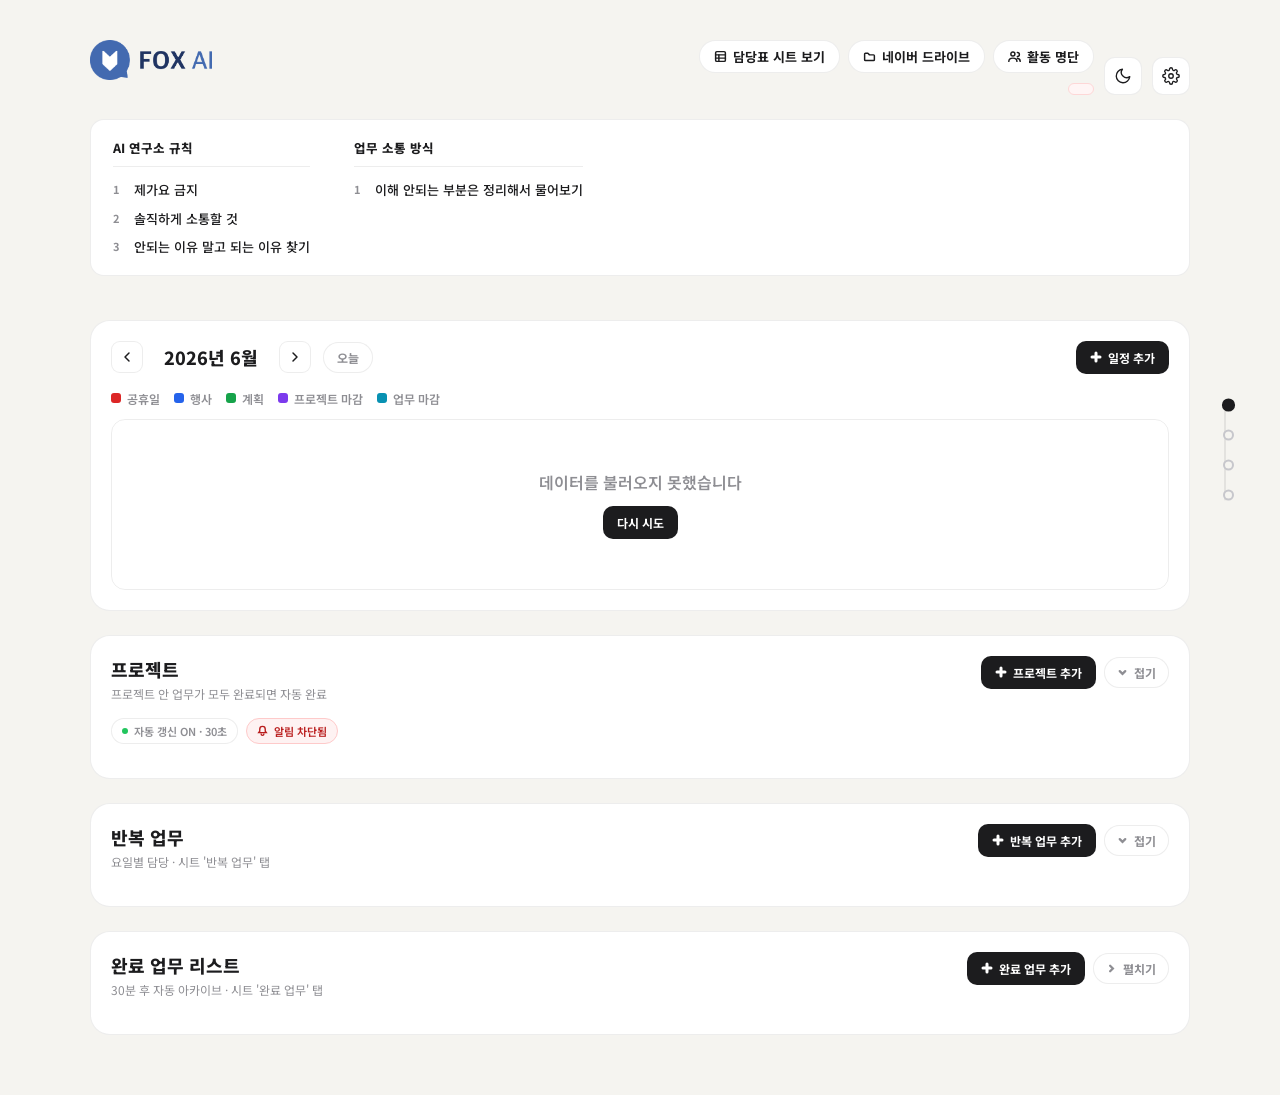
==== index.html @ c8064f3c "연구원 카드 클릭 시 개인 업무 현황 모달 — 완료율·진행중·마감지남·프로젝트별 목록 - 멤버 카드 클릭 → 그 연구원 담당 업무의 완료율(진행바), 전체/완료/진행중/마감지남 요" ====
<!doctype html>
<html lang="ko">
<head>
<meta charset="utf-8"/>
<meta name="viewport" content="width=device-width,initial-scale=1,viewport-fit=cover"/>
<title>AI 연구소 플래너</title>
<!-- GAS 도메인에 미리 DNS/TCP 연결 — 첫 fetch 지연 단축 -->
<link rel="preconnect" href="https://script.google.com" crossorigin/>
<link rel="dns-prefetch" href="https://script.google.com"/>
<link href="https://fonts.googleapis.com/css2?family=Noto+Sans+KR:wght@300;400;500;600;700;800&display=swap" rel="stylesheet"/>
<link rel="stylesheet" href="styles.css"/>
<!-- PWA -->
<link rel="manifest" href="manifest.json"/>
<link rel="icon" type="image/png" href="logo-mark.png"/>
<link rel="apple-touch-icon" href="logo-mark.png"/>
<meta name="theme-color" content="#1c1c1e" media="(prefers-color-scheme: light)"/>
<meta name="theme-color" content="#15151a" media="(prefers-color-scheme: dark)"/>
<meta name="apple-mobile-web-app-capable" content="yes"/>
<meta name="apple-mobile-web-app-status-bar-style" content="black-translucent"/>
<meta name="apple-mobile-web-app-title" content="AI 담당표"/>
<script>
  // FOUC 방지: CSS 로드 전에 테마 즉시 적용
  (function(){
    try{
      var saved = localStorage.getItem('fox_theme');
      var dark = saved === 'dark' || (saved === null && window.matchMedia && window.matchMedia('(prefers-color-scheme: dark)').matches);
      if(dark) document.documentElement.setAttribute('data-theme','dark');
    }catch(e){}
  })();
</script>
</head>
<body>
<div class="app">

  <div class="topbar">
    <div class="logo-row">
      <div class="logo-icon">
        <img src="logo.png" alt="FOX AI"/>
      </div>
    </div>
    <div class="topbar-right">
      <div class="topbar-tags">
        <div class="link-row">
          <a class="link-btn" href="https://docs.google.com/spreadsheets/d/1xVQpFbhE0dojQb38Xu4RCytLkeTg9MZ_E-dvHhIOSM8/edit?gid=0#gid=0" target="_blank">
            <svg viewBox="0 0 16 16"><rect x="2" y="2" width="12" height="12" rx="1.5"/><line x1="2" y1="6" x2="14" y2="6"/><line x1="2" y1="10" x2="14" y2="10"/><line x1="6" y1="6" x2="6" y2="14"/></svg>
            담당표 시트 보기
          </a>
          <a class="link-btn" href="https://drive.worksmobile.com/drive/web/share/root-folder?resourceKey=QDIxMDAwMDAwMDcyNjM4fDM0NzI0NzI4Mjc4MDgxMjM5MTJ8RHww&resourceLocation=24101" target="_blank">
            <svg viewBox="0 0 16 16"><path d="M2 5a1 1 0 0 1 1-1h3l2 2h5a1 1 0 0 1 1 1v5a1 1 0 0 1-1 1H3a1 1 0 0 1-1-1V5z"/></svg>
            네이버 드라이브
          </a>
          <a class="link-btn" href="https://docs.google.com/spreadsheets/d/1Q1F7Hda6fglcwuvLKCP9S3Xf2PiwQHyp9p1iCekI2Mg/edit?gid=1845623131#gid=1845623131" target="_blank">
            <svg viewBox="0 0 16 16"><circle cx="6" cy="5" r="2.5"/><path d="M1 14c0-2.5 2.2-4 5-4s5 1.5 5 4"/><path d="M11.5 3a2.5 2.5 0 0 1 0 5"/><path d="M15 14c0-2-1.5-3.5-3.5-3.8"/></svg>
            활동 명단
          </a>
        </div>
<div class="today-badge" id="todayBadge"></div>
      </div>
      <button class="theme-btn" id="themeBtn" title="라이트/다크 모드 전환" onclick="toggleTheme()">
        <svg class="sun" viewBox="0 0 24 24"><circle cx="12" cy="12" r="4"/><line x1="12" y1="2" x2="12" y2="4"/><line x1="12" y1="20" x2="12" y2="22"/><line x1="2" y1="12" x2="4" y2="12"/><line x1="20" y1="12" x2="22" y2="12"/><line x1="4.93" y1="4.93" x2="6.34" y2="6.34"/><line x1="17.66" y1="17.66" x2="19.07" y2="19.07"/><line x1="4.93" y1="19.07" x2="6.34" y2="17.66"/><line x1="17.66" y1="6.34" x2="19.07" y2="4.93"/></svg>
        <svg class="moon" viewBox="0 0 24 24"><path d="M21 12.79A9 9 0 1 1 11.21 3 7 7 0 0 0 21 12.79z"/></svg>
      </button>
      <button class="settings-btn" id="settingsBtn" title="설정" onclick="openSettings()">
        <svg viewBox="0 0 24 24"><circle cx="12" cy="12" r="3"/><path d="M19.4 15a1.65 1.65 0 0 0 .33 1.82l.06.06a2 2 0 0 1-2.83 2.83l-.06-.06a1.65 1.65 0 0 0-1.82-.33 1.65 1.65 0 0 0-1 1.51V21a2 2 0 0 1-4 0v-.09A1.65 1.65 0 0 0 9 19.4a1.65 1.65 0 0 0-1.82.33l-.06.06a2 2 0 0 1-2.83-2.83l.06-.06A1.65 1.65 0 0 0 4.68 15a1.65 1.65 0 0 0-1.51-1H3a2 2 0 0 1 0-4h.09A1.65 1.65 0 0 0 4.6 9a1.65 1.65 0 0 0-.33-1.82l-.06-.06a2 2 0 0 1 2.83-2.83l.06.06A1.65 1.65 0 0 0 9 4.68a1.65 1.65 0 0 0 1-1.51V3a2 2 0 0 1 4 0v.09a1.65 1.65 0 0 0 1 1.51 1.65 1.65 0 0 0 1.82-.33l.06-.06a2 2 0 0 1 2.83 2.83l-.06.06A1.65 1.65 0 0 0 19.4 9a1.65 1.65 0 0 0 1.51 1H21a2 2 0 0 1 0 4h-.09a1.65 1.65 0 0 0-1.51 1z"/></svg>
      </button>
    </div>
  </div>

  <aside class="rules-note" id="rulesNote">
    <div class="rules-note-sec">
      <div class="rules-note-label">AI 연구소 규칙</div>
      <ul class="rules-note-list">
        <li>제가요 금지</li>
        <li>솔직하게 소통할 것</li>
        <li>안되는 이유 말고 되는 이유 찾기</li>
      </ul>
    </div>
    <div class="rules-note-sec">
      <div class="rules-note-label">업무 소통 방식</div>
      <ul class="rules-note-list">
        <li>이해 안되는 부분은 정리해서 물어보기</li>
      </ul>
    </div>
  </aside>

  <div class="today-hero" id="todayHero"></div>

  <div class="members" id="membersBar"></div>

  <div class="section-wrap" id="sec-calendar">
    <div class="section-header cal-inline-head">
      <div class="cal-nav">
        <button class="cal-nav-btn" onclick="calendarPrevMonth()" title="이전 달">
          <svg viewBox="0 0 24 24"><polyline points="15 18 9 12 15 6"/></svg>
        </button>
        <div class="cal-nav-title" id="calendarNavTitle">2026년 6월</div>
        <button class="cal-nav-btn" onclick="calendarNextMonth()" title="다음 달">
          <svg viewBox="0 0 24 24"><polyline points="9 18 15 12 9 6"/></svg>
        </button>
        <button class="cal-today-btn" onclick="calendarGoToday()">오늘</button>
      </div>
      <button class="add-task-btn" onclick="openEventEditor()">
        <svg viewBox="0 0 12 12"><line x1="6" y1="2" x2="6" y2="10"/><line x1="2" y1="6" x2="10" y2="6"/></svg>
        일정 추가
      </button>
    </div>
    <div class="cal-legend">
      <span class="cal-legend-item"><span class="cal-dot cal-dot-holiday"></span>공휴일</span>
      <span class="cal-legend-item"><span class="cal-dot cal-dot-event"></span>행사</span>
      <span class="cal-legend-item"><span class="cal-dot cal-dot-plan"></span>계획</span>
      <span class="cal-legend-item"><span class="cal-dot cal-dot-project"></span>프로젝트 마감</span>
      <span class="cal-legend-item"><span class="cal-dot cal-dot-task"></span>업무 마감</span>
    </div>
    <div class="month-grid" id="monthGrid"><div class="loading">캘린더 불러오는 중...</div></div>
  </div>

  <div class="section-wrap" id="sec-tasks">
    <div class="section-header">
      <div><div class="section-title">프로젝트</div><div class="section-sub">프로젝트 안 업무가 모두 완료되면 자동 완료</div></div>
      <div style="display:flex;gap:8px;align-items:center;flex-wrap:wrap;justify-content:flex-end;">
        <button class="overdue-btn" id="overdueBtn" style="display:none" onclick="openOverdueModal()">
          <svg viewBox="0 0 16 16" fill="none" stroke="currentColor" stroke-width="2" stroke-linecap="round"><circle cx="8" cy="8" r="6"/><line x1="8" y1="5" x2="8" y2="8"/><line x1="8" y1="11" x2="8.01" y2="11"/></svg>
          누락 업무 <span class="overdue-count" id="overdueCount">0</span>
        </button>
        <button class="add-task-btn" onclick="openProjectModal()">
          <svg viewBox="0 0 12 12"><line x1="6" y1="2" x2="6" y2="10"/><line x1="2" y1="6" x2="10" y2="6"/></svg>
          프로젝트 추가
        </button>
        <button class="collapse-btn" id="tasksCollapseBtn" onclick="toggleCollapse('tasks')">
          <svg viewBox="0 0 12 12"><polyline points="3,4.5 6,7.5 9,4.5"/></svg>
          <span id="tasksCollapseLabel">접기</span>
        </button>
      </div>
    </div>
    <div class="collapse-body" id="tasksContent">
      <div class="status-bar">
        <div class="poll-indicator" id="pollIndicator" onclick="togglePolling()" title="자동 갱신 ON/OFF">
          <span class="poll-dot"></span>
          <span id="pollLabel">자동 갱신 ON · 30초</span>
        </div>
        <button class="notif-btn" id="notifBtn" onclick="requestNotifPermission()" title="마감일 당일 브라우저 알림">
          <svg viewBox="0 0 16 16"><path d="M8 2a4 4 0 0 0-4 4v3l-1.5 2h11L12 9V6a4 4 0 0 0-4-4z"/><path d="M6 13a2 2 0 0 0 4 0"/></svg>
          <span id="notifLabel">알림 사용</span>
        </button>
      </div>
      <div class="task-list" id="taskList"></div>
    </div>
  </div>

  <div class="section-wrap" id="sec-recurring">
    <div class="section-header">
      <div>
        <div class="section-title">반복 업무 <span class="completed-count" id="recurringCount" style="display:none;background:#3b82f6">0</span></div>
        <div class="section-sub">요일별 담당 · 시트 '반복 업무' 탭</div>
      </div>
      <div style="display:flex;gap:8px;align-items:center;flex-wrap:wrap;justify-content:flex-end;">
        <button class="add-task-btn" onclick="openTaskModal('recurring')">
          <svg viewBox="0 0 12 12"><line x1="6" y1="2" x2="6" y2="10"/><line x1="2" y1="6" x2="10" y2="6"/></svg>
          반복 업무 추가
        </button>
        <button class="collapse-btn" id="recurringCollapseBtn" onclick="toggleCollapse('recurring')">
          <svg viewBox="0 0 12 12"><polyline points="3,4.5 6,7.5 9,4.5"/></svg>
          <span id="recurringCollapseLabel">접기</span>
        </button>
      </div>
    </div>
    <div class="collapse-body" id="recurringContent">
      <div class="task-list" id="recurringList"></div>
    </div>
  </div>

  <div class="section-wrap" id="sec-completed">
    <div class="section-header">
      <div>
        <div class="section-title">완료 업무 리스트 <span class="completed-count" id="completedCount" style="display:none">0</span></div>
        <div class="section-sub">30분 후 자동 아카이브 · 시트 '완료 업무' 탭</div>
      </div>
      <div style="display:flex;gap:8px;align-items:center;flex-wrap:wrap;justify-content:flex-end;">
        <button class="add-task-btn" onclick="openTaskModal('completed')" title="이미 완료한 업무를 수동으로 추가">
          <svg viewBox="0 0 12 12"><line x1="6" y1="2" x2="6" y2="10"/><line x1="2" y1="6" x2="10" y2="6"/></svg>
          완료 업무 추가
        </button>
        <button class="collapse-btn collapsed" id="completedCollapseBtn" onclick="toggleCollapse('completed')">
          <svg viewBox="0 0 12 12"><polyline points="3,4.5 6,7.5 9,4.5"/></svg>
          <span id="completedCollapseLabel">펼치기</span>
        </button>
      </div>
    </div>
    <div class="completed-content collapse-body collapsed" id="completedContent">
      <div class="completed-controls" id="completedControls"></div>
      <div class="completed-list" id="completedList"></div>
    </div>
  </div>

</div>

<div class="duty-picker" id="dutyPicker"></div>

<nav class="page-toc" id="pageToc" aria-label="섹션 목차">
  <a class="toc-item" href="#sec-calendar"  data-target="sec-calendar"><span class="toc-dot"></span><span class="toc-label">캘린더</span></a>
  <a class="toc-item" href="#sec-tasks"      data-target="sec-tasks"><span class="toc-dot"></span><span class="toc-label">프로젝트</span></a>
  <a class="toc-item" href="#sec-recurring"  data-target="sec-recurring"><span class="toc-dot"></span><span class="toc-label">반복 업무</span></a>
  <a class="toc-item" href="#sec-completed"  data-target="sec-completed"><span class="toc-dot"></span><span class="toc-label">완료 업무</span></a>
</nav>

<div class="modal-overlay" id="overdueOverlay" onclick="closeOverdueModal()"></div>
<div class="modal" id="overdueModal">
  <div class="modal-header">
    <div>
      <div class="modal-title">⚠ 누락된 업무</div>
      <div class="modal-sub">기한이 지났지만 완료되지 않은 업무입니다</div>
    </div>
    <button class="modal-close" onclick="closeOverdueModal()">
      <svg viewBox="0 0 24 24"><line x1="18" y1="6" x2="6" y2="18"/><line x1="6" y1="6" x2="18" y2="18"/></svg>
    </button>
  </div>
  <div class="modal-body" id="overdueModalBody"></div>
  <div class="modal-footer">
    <button class="modal-btn-close" onclick="closeOverdueModal()">닫기</button>
  </div>
</div>

<div class="modal-overlay" id="settingsOverlay" onclick="closeSettings()"></div>
<div class="modal" id="settingsModal">
  <div class="modal-header">
    <div>
      <div class="modal-title">⚙ 설정</div>
    </div>
    <button class="modal-close" onclick="closeSettings()">
      <svg viewBox="0 0 24 24"><line x1="18" y1="6" x2="6" y2="18"/><line x1="6" y1="6" x2="18" y2="18"/></svg>
    </button>
  </div>
  <div class="modal-body" id="settingsBody"></div>
  <div class="modal-footer">
    <button class="modal-btn-close" onclick="closeSettings()">닫기</button>
  </div>
</div>

<div class="modal-overlay" id="taskOverlay" onclick="closeTaskModal()"></div>
<div class="modal" id="taskModal">
  <div class="modal-header">
    <div>
      <div class="modal-title" id="taskModalTitle">업무 추가</div>
      <div class="modal-sub" id="taskModalSub">시트 '담당표' 탭 8행 이하에 저장됩니다</div>
    </div>
    <button class="modal-close" onclick="closeTaskModal()">
      <svg viewBox="0 0 24 24"><line x1="18" y1="6" x2="6" y2="18"/><line x1="6" y1="6" x2="18" y2="18"/></svg>
    </button>
  </div>
  <div class="modal-body">
    <div class="task-form" id="taskForm">
      <div class="field">
        <label class="field-label">업무명 *</label>
        <input class="field-input" id="taskName" placeholder="예: 주간 리포트 작성" maxlength="80"/>
      </div>
      <div class="field" id="assigneeField">
        <label class="field-label">담당</label>
        <div class="assignee-picker" id="taskAssignee"></div>
      </div>
      <div class="field" id="deadlineField">
        <label class="field-label">마감기한</label>
        <input class="field-input" type="datetime-local" id="taskDeadline"/>
      </div>
      <div class="field" id="recurringDaysField" style="display:none;">
        <label class="field-label">요일별 담당 <span style="font-weight:500;color:var(--faint);">(사람 이름 또는 활동 키워드, 빈 칸 OK)</span></label>
        <div class="day-inputs">
          <div class="day-input-row"><span class="day-label">월</span><input class="field-input" id="recDay-mon" type="text" placeholder="예: 김기환"/></div>
          <div class="day-input-row"><span class="day-label">화</span><input class="field-input" id="recDay-tue" type="text" placeholder=""/></div>
          <div class="day-input-row"><span class="day-label">수</span><input class="field-input" id="recDay-wed" type="text" placeholder=""/></div>
          <div class="day-input-row"><span class="day-label">목</span><input class="field-input" id="recDay-thu" type="text" placeholder=""/></div>
          <div class="day-input-row"><span class="day-label">금</span><input class="field-input" id="recDay-fri" type="text" placeholder=""/></div>
          <div class="day-input-row"><span class="day-label">토</span><input class="field-input" id="recDay-sat" type="text" placeholder=""/></div>
        </div>
      </div>
      <div class="field">
        <label class="field-label">세부사항</label>
        <textarea class="field-input" id="taskDetail" placeholder="(선택) 세부 내용" maxlength="500"></textarea>
      </div>
      <div class="field" id="taskCompletedField" style="display:none;">
        <label class="field-label">완료시각 *</label>
        <input class="field-input" type="datetime-local" id="taskCompletedAt"/>
      </div>
    </div>
  </div>
  <div class="modal-footer" style="justify-content:space-between;">
    <button class="btn-secondary" id="taskDeleteBtn" style="display:none;flex:0 0 auto;padding:9px 16px;" onclick="deleteCurrentTask()">삭제</button>
    <div style="display:flex;gap:8px;">
      <button class="modal-btn-close" onclick="closeTaskModal()" style="background:var(--bg);color:var(--sub);">취소</button>
      <button class="modal-btn-close" id="taskSaveBtn" onclick="saveTask()">저장</button>
    </div>
  </div>
</div>

<div class="modal-overlay" id="projectOverlay" onclick="closeProjectModal()"></div>
<div class="modal" id="projectModal">
  <div class="modal-header">
    <div>
      <div class="modal-title" id="projectModalTitle">프로젝트 추가</div>
      <div class="modal-sub">시트 '프로젝트' 탭에 저장됩니다</div>
    </div>
    <button class="modal-close" onclick="closeProjectModal()">
      <svg viewBox="0 0 24 24"><line x1="18" y1="6" x2="6" y2="18"/><line x1="6" y1="6" x2="18" y2="18"/></svg>
    </button>
  </div>
  <div class="modal-body">
    <div class="task-form">
      <div class="field">
        <label class="field-label">프로젝트명 *</label>
        <input class="field-input" id="projectName" placeholder="예: 2026 여름 방학 콘텐츠" maxlength="80"/>
      </div>
      <div class="field">
        <label class="field-label">담당 (PM)</label>
        <div class="assignee-picker" id="projectPMPicker"></div>
      </div>
      <div class="field">
        <label class="field-label">마감기한</label>
        <input class="field-input" type="date" id="projectDeadline"/>
      </div>
      <div class="field">
        <label class="field-label">설명</label>
        <textarea class="field-input" id="projectDetail" placeholder="(선택) 프로젝트 개요" maxlength="500"></textarea>
      </div>
    </div>
  </div>
  <div class="modal-footer" style="justify-content:space-between;">
    <button class="btn-secondary" id="projectDeleteBtn" style="display:none;flex:0 0 auto;padding:9px 16px;" onclick="deleteCurrentProject()">삭제</button>
    <div style="display:flex;gap:8px;">
      <button class="modal-btn-close" onclick="closeProjectModal()" style="background:var(--bg);color:var(--sub);">취소</button>
      <button class="modal-btn-close" id="projectSaveBtn" onclick="saveProject()">저장</button>
    </div>
  </div>
</div>

<div class="modal-overlay" id="memberOverlay" onclick="closeMemberModal()"></div>
<div class="modal" id="memberModal">
  <div class="modal-header">
    <div>
      <div class="modal-title" id="memberModalTitle">업무 현황</div>
      <div class="modal-sub" id="memberModalSub"></div>
    </div>
    <button class="modal-close" onclick="closeMemberModal()">
      <svg viewBox="0 0 24 24"><line x1="18" y1="6" x2="6" y2="18"/><line x1="6" y1="6" x2="18" y2="18"/></svg>
    </button>
  </div>
  <div class="modal-body" id="memberModalBody"></div>
  <div class="modal-footer">
    <button class="modal-btn-close" onclick="closeMemberModal()">닫기</button>
  </div>
</div>

<div class="modal-overlay" id="commentOverlay" onclick="closeCommentModal()"></div>
<div class="modal" id="commentModal">
  <div class="modal-header">
    <div>
      <div class="modal-title" id="commentModalTitle">댓글</div>
    </div>
    <button class="modal-close" onclick="closeCommentModal()">
      <svg viewBox="0 0 24 24"><line x1="18" y1="6" x2="6" y2="18"/><line x1="6" y1="6" x2="18" y2="18"/></svg>
    </button>
  </div>
  <div class="modal-body" id="commentModalBody">
    <div class="comment-list" id="commentList"></div>
    <div class="comment-input-wrap">
      <div class="field">
        <label class="field-label">작성자 *</label>
        <div class="assignee-picker" id="commentAuthorPicker"></div>
      </div>
      <div class="field">
        <label class="field-label">내용 *</label>
        <textarea class="field-input" id="commentText" placeholder="댓글 입력..." maxlength="300" rows="3"></textarea>
      </div>
    </div>
  </div>
  <div class="modal-footer" style="justify-content:flex-end;gap:8px;">
    <button class="modal-btn-close" onclick="closeCommentModal()" style="background:var(--bg);color:var(--sub);">닫기</button>
    <button class="modal-btn-close" id="commentSaveBtn" onclick="submitComment()">등록</button>
  </div>
</div>


<!-- 일정 추가/수정 서브 모달 -->
<div class="modal-overlay" id="eventOverlay" onclick="closeEventEditor()"></div>
<div class="modal" id="eventModal">
  <div class="modal-header">
    <div>
      <div class="modal-title" id="eventModalTitle">일정 추가</div>
      <div class="modal-sub">시트 '캘린더' 탭에 저장됩니다</div>
    </div>
    <button class="modal-close" onclick="closeEventEditor()">
      <svg viewBox="0 0 24 24"><line x1="18" y1="6" x2="6" y2="18"/><line x1="6" y1="6" x2="18" y2="18"/></svg>
    </button>
  </div>
  <div class="modal-body">
    <div class="task-form">
      <div class="field">
        <label class="field-label">제목 *</label>
        <input class="field-input" id="eventTitle" placeholder="예: 학부모 설명회" maxlength="80"/>
      </div>
      <div class="field">
        <label class="field-label">유형</label>
        <div class="assignee-picker" id="eventTypePicker"></div>
      </div>
      <div class="field-row">
        <div class="field">
          <label class="field-label">시작일 *</label>
          <input class="field-input" type="date" id="eventStart"/>
        </div>
        <div class="field">
          <label class="field-label">종료일 <span style="font-weight:500;color:var(--faint);">(하루면 비워두세요)</span></label>
          <input class="field-input" type="date" id="eventEnd"/>
        </div>
      </div>
      <div class="field">
        <label class="field-label">메모</label>
        <textarea class="field-input" id="eventMemo" placeholder="(선택) 세부 내용" maxlength="500"></textarea>
      </div>
    </div>
  </div>
  <div class="modal-footer" style="justify-content:space-between;">
    <button class="btn-secondary" id="eventDeleteBtn" style="display:none;flex:0 0 auto;padding:9px 16px;" onclick="deleteCurrentEvent()">삭제</button>
    <div style="display:flex;gap:8px;">
      <button class="modal-btn-close" onclick="closeEventEditor()" style="background:var(--bg);color:var(--sub);">취소</button>
      <button class="modal-btn-close" id="eventSaveBtn" onclick="saveEvent()">저장</button>
    </div>
  </div>
</div>

<script src="app.js"></script>
</body>
</html>
---- styles.css ----
:root{
  --bg:#f5f4f0; --border:rgba(0,0,0,.07);
  --text:#1c1c1e; --sub:#8e8e93; --faint:#c7c7cc;
  --today-ring:#e53e3e; --head-bg:#f0ede8;
  --card:#fff; --card-soft:#fafaf8;
  /* 강조 색상 (검정 버튼/오늘 칩 등) — 다크 모드에서 자동 반전 */
  --accent:#1c1c1e; --accent-fg:#ffffff;
  --soft-yellow:#fffbeb; --soft-yellow-br:#fde68a; --soft-yellow-tx:#92400e;
  --soft-red:#fff5f5; --soft-red-br:#fecaca; --soft-red-tx:#b91c1c;
  --soft-red-bg-strong:#fee2e2; --today-bg:#fff5f5; --today-cell-bg:#fff8f8;
  --ysh:#2e7d6e; --ysh-lt:#eaf4f1; --ysh-md:#a8d4cb;
  --psj:#c05621; --psj-lt:#fdf0e8; --psj-md:#f0bfa0;
  --kkh:#4a5568; --kkh-lt:#eef0f3; --kkh-md:#b0bac8;
  --c4:#6d28d9;  --c4-lt:#ede9fe;  --c4-md:#c4b5fd;
  --c5:#1d4ed8;  --c5-lt:#dbeafe;  --c5-md:#93c5fd;
  --c6:#be185d;  --c6-lt:#fce7f3;  --c6-md:#fbcfe8;
  --c7:#047857;  --c7-lt:#d1fae5;  --c7-md:#6ee7b7;
  --c8:#b91c1c;  --c8-lt:#fee2e2;  --c8-md:#fca5a5;
}
*{margin:0;padding:0;box-sizing:border-box;}
html{scroll-behavior:smooth;}
body{font-family:'Noto Sans KR',sans-serif;background:var(--bg);color:var(--text);padding:40px 20px 60px;}
.app{max-width:1100px;margin:0 auto;}
/* 목차 점프 시 섹션이 화면 맨 위에 너무 붙지 않게 */
#sec-tasks,#sec-recurring,#sec-work,#sec-leave,#sec-completed,#calRoot{scroll-margin-top:24px;}

/* ───────── 사이드 목차(우측 여백 점프 메뉴 · 세로 스텝퍼) ───────── */
.page-toc{position:fixed;top:50%;right:20px;transform:translateY(-50%);z-index:50;display:flex;flex-direction:column;gap:7px;padding:12px 9px;border-radius:14px;border:1px solid transparent;background:transparent;transition:background .2s,box-shadow .2s,border-color .2s;}
/* 점들을 잇는 세로 레일 */
.page-toc::before{content:'';position:absolute;left:14.5px;top:18px;bottom:18px;width:2px;background:var(--border);border-radius:2px;transition:opacity .2s;}
.page-toc:hover{background:var(--card);border-color:var(--border);box-shadow:0 12px 36px rgba(0,0,0,.12);}
.page-toc:hover::before{opacity:0;}
.toc-item{display:flex;align-items:center;gap:11px;text-decoration:none;color:var(--sub);padding:3px 5px;border-radius:9px;position:relative;z-index:1;transition:color .15s,background .15s;}
.toc-item:hover{color:var(--text);background:var(--head-bg);}
.toc-dot{width:11px;height:11px;border-radius:50%;background:var(--bg);border:2px solid var(--faint);box-sizing:border-box;flex-shrink:0;transition:background .15s,border-color .15s,transform .15s;}
.page-toc:hover .toc-dot{background:var(--card);}
.toc-item:hover .toc-dot{border-color:var(--sub);}
.toc-item.active{color:var(--text);font-weight:700;}
.toc-item.active .toc-dot{background:var(--accent);border-color:var(--accent);transform:scale(1.2);}
.toc-label{font-size:12px;font-weight:600;white-space:nowrap;max-width:0;opacity:0;overflow:hidden;transition:max-width .22s ease,opacity .18s;}
.page-toc:hover .toc-label{max-width:90px;opacity:1;}
@media(max-width:1240px){.page-toc{display:none;}}

.topbar{display:flex;justify-content:space-between;align-items:flex-start;gap:20px;margin-bottom:24px;}
.logo-row{display:flex;align-items:center;gap:12px;}
.logo-icon{height:40px;display:flex;align-items:center;flex-shrink:0;}
.logo-icon img{height:100%;width:auto;display:block;}
.logo-title{font-size:20px;font-weight:800;}
.topbar-right{display:flex;align-items:flex-end;gap:10px;}
.topbar-tags{display:flex;flex-direction:column;align-items:flex-end;gap:10px;}
.sheet-link{text-decoration:none;color:#1c1c1e;font-size:15px;font-weight:700;}
.sheet-link:hover{opacity:.6;}
.link-row{display:flex;align-items:center;gap:8px;flex-wrap:wrap;justify-content:flex-end;}
.link-btn{font-size:13px;font-weight:700;color:var(--text);background:var(--card);border:1px solid var(--border);border-radius:999px;padding:6px 14px;text-decoration:none;white-space:nowrap;transition:background .15s,opacity .15s;display:inline-flex;align-items:center;gap:6px;}
.link-btn:hover{background:var(--head-bg);opacity:.8;}
.link-btn svg{width:13px;height:13px;flex-shrink:0;stroke:currentColor;fill:none;stroke-width:1.8;stroke-linecap:round;stroke-linejoin:round;}
.cycle-tag{font-size:12px;color:var(--sub);background:var(--card);border:1px solid var(--border);border-radius:999px;padding:6px 14px;}
.today-badge{font-size:11px;font-weight:700;color:#e53e3e;background:var(--soft-red);border:1px solid #fed7d7;border-radius:999px;padding:5px 12px;}

.settings-btn{width:38px;height:38px;border-radius:11px;background:var(--card);border:1px solid var(--border);display:flex;align-items:center;justify-content:center;cursor:pointer;flex-shrink:0;transition:background .15s,transform .2s;}
.settings-btn:hover{background:var(--head-bg);transform:rotate(30deg);}
.settings-btn svg{width:18px;height:18px;fill:none;stroke:var(--text);stroke-width:1.8;stroke-linecap:round;}

/* ───────── AI 연구소 규칙 노트 (우측 여백 · 에디토리얼) ───────── */
.rules-note{position:fixed;top:26px;right:26px;width:242px;z-index:40;display:flex;flex-direction:column;gap:18px;padding:20px 22px;background:var(--card);border:1px solid var(--border);border-radius:14px;}
.rules-note-label{font-size:12.5px;font-weight:800;color:var(--text);padding-bottom:9px;margin-bottom:13px;border-bottom:1px solid var(--border);}
.rules-note-list{list-style:none;display:flex;flex-direction:column;gap:11px;counter-reset:rule;}
.rules-note-list li{position:relative;padding-left:21px;font-size:13px;font-weight:500;line-height:1.5;color:var(--text);counter-increment:rule;}
.rules-note-list li::before{content:counter(rule);position:absolute;left:0;top:1px;font-size:11px;font-weight:700;color:var(--sub);font-variant-numeric:tabular-nums;}

/* 우측 여백이 부족한 화면 — 일반 흐름 상단에 가로로 표시 */
@media(max-width:1659px){
  .rules-note{position:static;width:auto;flex-direction:row;flex-wrap:wrap;align-items:flex-start;gap:14px 44px;margin-bottom:20px;padding:18px 22px;}
  .rules-note-list{gap:9px;}
}

/* ───────── 오늘 요약 히어로 ───────── */
.today-hero{display:flex;align-items:stretch;gap:18px;background:var(--card);border:1px solid var(--border);border-radius:20px;padding:18px 22px;margin-bottom:20px;flex-wrap:wrap;}
.today-hero:empty{display:none;}
.hero-date{display:flex;flex-direction:column;justify-content:center;gap:4px;padding-right:20px;border-right:1px solid var(--border);min-width:150px;}
.hero-date-big{font-size:24px;font-weight:800;letter-spacing:-.02em;line-height:1.1;}
.hero-dow{color:var(--sub);font-weight:700;}
.hero-date-sub{font-size:12px;font-weight:600;color:var(--faint);}
.hero-stats{display:grid;grid-template-columns:repeat(4,minmax(0,1fr));gap:14px;flex:1;min-width:0;}
.hero-stat{display:flex;align-items:center;gap:11px;min-width:0;border-radius:13px;padding:6px 8px;transition:background .15s;}
.hero-stat-alert{cursor:pointer;}
.hero-stat-alert:hover{background:var(--soft-red);}
.hero-stat-icon{width:38px;height:38px;border-radius:11px;background:var(--head-bg);display:flex;align-items:center;justify-content:center;flex-shrink:0;}
.hero-stat-icon svg{width:19px;height:19px;stroke:var(--sub);}
.hero-stat-alert .hero-stat-icon{background:var(--soft-red);}
.hero-stat-alert .hero-stat-icon svg{stroke:var(--soft-red-tx);}
.hero-stat-body{min-width:0;}
.hero-stat-label{font-size:11px;font-weight:600;color:var(--faint);margin-bottom:2px;}
.hero-stat-val{font-size:15px;font-weight:800;letter-spacing:-.01em;display:flex;flex-wrap:wrap;gap:6px;align-items:center;}
.hero-zero{color:var(--faint);font-weight:700;}
.hero-danger{color:var(--soft-red-tx);}
.hero-person{display:inline-flex;align-items:center;gap:5px;font-size:14px;font-weight:700;}
.hero-person .mini-av{width:22px;height:22px;font-size:9px;margin-right:0;}
.hero-off-tag{font-size:10px;font-weight:700;color:var(--soft-yellow-tx);background:var(--soft-yellow);border:1px solid var(--soft-yellow-br);border-radius:999px;padding:1px 7px;margin-left:2px;}
.hero-empty{font-size:14px;font-weight:600;color:var(--faint);}
/* 오늘 마감 강조 블록 */
.hero-deadline{flex:1 1 240px;min-width:0;display:flex;flex-direction:column;justify-content:center;gap:8px;padding:0 20px;border-right:1px solid var(--border);}
.hero-deadline-list{display:flex;flex-wrap:wrap;gap:8px;}
.hero-deadline-name{font-size:19px;font-weight:800;letter-spacing:-.01em;line-height:1.2;color:var(--soft-red-tx);background:var(--soft-red);border:1px solid var(--soft-red-br);border-radius:11px;padding:6px 13px;display:inline-flex;align-items:center;gap:8px;}
.hero-deadline-who{font-size:12px;font-weight:700;color:var(--sub);background:var(--card);border:1px solid var(--border);border-radius:999px;padding:1px 8px;}
.hero-deadline-empty{font-size:15px;font-weight:700;color:var(--faint);}
.hero-stats-2{display:flex;gap:14px;flex:0 0 auto;}
@media(max-width:860px){
  .hero-stats{grid-template-columns:repeat(2,minmax(0,1fr));}
  .hero-date{border-right:none;border-bottom:1px solid var(--border);padding-right:0;padding-bottom:12px;width:100%;}
  .hero-deadline{border-right:none;border-bottom:1px solid var(--border);padding:0 0 12px;width:100%;flex-basis:100%;}
  .hero-stats-2{width:100%;}
}

.members{display:grid;grid-template-columns:repeat(auto-fit,minmax(180px,1fr));gap:10px;margin-bottom:20px;}
.member{background:var(--card);border:1px solid var(--border);border-radius:16px;padding:14px 16px;display:flex;align-items:center;gap:12px;cursor:pointer;transition:background .15s,border-color .15s,transform .1s;}
.member:hover{background:var(--head-bg);border-color:var(--faint);}
.member:active{transform:scale(.985);}
.av{width:40px;height:40px;border-radius:50%;display:flex;align-items:center;justify-content:center;font-size:13px;font-weight:800;flex-shrink:0;}
.av-ysh{background:var(--ysh-lt);color:var(--ysh);}
.av-psj{background:var(--psj-lt);color:var(--psj);}
.av-kkh{background:var(--kkh-lt);color:var(--kkh);}
.av-c4{background:var(--c4-lt);color:var(--c4);}
.av-c5{background:var(--c5-lt);color:var(--c5);}
.av-c6{background:var(--c6-lt);color:var(--c6);}
.av-c7{background:var(--c7-lt);color:var(--c7);}
.av-c8{background:var(--c8-lt);color:var(--c8);}
.m-name{font-size:14px;font-weight:700;}
.m-role{font-size:11px;color:var(--faint);margin-top:2px;}

/* ───────── 연구원별 업무 현황 모달 ───────── */
.mem-hero{display:flex;align-items:center;gap:14px;margin-bottom:14px;}
.mem-av{width:52px;height:52px;font-size:16px;flex-shrink:0;}
.mem-hero-info{flex:1;min-width:0;}
.mem-hero-name{font-size:18px;font-weight:800;}
.mem-hero-role{font-size:12px;color:var(--sub);margin-top:2px;}
.mem-hero-pct{text-align:right;flex-shrink:0;}
.mem-pct-num{font-size:28px;font-weight:800;line-height:1;letter-spacing:-.02em;}
.mem-pct-num span{font-size:15px;font-weight:700;color:var(--sub);}
.mem-pct-label{font-size:11px;color:var(--sub);margin-top:2px;}
.mem-progress-track{height:8px;border-radius:999px;background:var(--head-bg);overflow:hidden;margin-bottom:16px;}
.mem-progress-fill{height:100%;border-radius:999px;background:var(--accent);transition:width .3s;}
.mem-progress-fill.full{background:#22c55e;}
.mem-stats{display:grid;grid-template-columns:repeat(4,1fr);gap:10px;margin-bottom:18px;}
.mem-stat{background:var(--card-soft);border:1px solid var(--border);border-radius:12px;padding:10px 6px;text-align:center;}
.mem-stat-num{font-size:20px;font-weight:800;}
.mem-stat-num.mem-done{color:#22c55e;}
.mem-stat-num.mem-danger{color:var(--soft-red-tx);}
.mem-stat-label{font-size:11px;color:var(--sub);margin-top:2px;}
.mem-tasklist{display:flex;flex-direction:column;gap:16px;}
.mem-proj-head{display:flex;align-items:center;gap:8px;margin-bottom:8px;}
.mem-proj-name{font-size:13px;font-weight:800;}
.mem-proj-count{margin-left:auto;font-size:11px;font-weight:700;color:var(--sub);}
.mem-task{display:flex;align-items:center;gap:9px;padding:8px 11px;border:1px solid var(--border);border-radius:10px;background:var(--card-soft);margin-bottom:6px;}
.mem-task.done{opacity:.5;}
.mem-task.done .mem-task-name{text-decoration:line-through;}
.mem-task-check{width:18px;height:18px;border-radius:5px;border:2px solid var(--faint);flex-shrink:0;display:flex;align-items:center;justify-content:center;}
.mem-task-check.on{background:#22c55e;border-color:#22c55e;}
.mem-task-check svg{width:11px;height:11px;fill:none;stroke:#fff;stroke-width:2;stroke-linecap:round;stroke-linejoin:round;}
.mem-task-name{flex:1;min-width:0;font-size:13px;font-weight:600;overflow:hidden;text-overflow:ellipsis;white-space:nowrap;}
.mem-task-dl{font-size:11px;color:var(--sub);white-space:nowrap;flex-shrink:0;}

.cal{background:var(--card);border:1px solid var(--border);border-radius:20px;overflow:hidden;}
.cal-head{display:grid;grid-template-columns:80px repeat(5,1fr);background:var(--head-bg);}
.ch-corner{border-right:1px solid var(--border);}
.ch-day{text-align:center;padding:14px 0;border-right:1px solid var(--border);}
.ch-day:last-child{border-right:none;}
.d-en{font-size:10px;color:var(--faint);}
.d-ko{display:block;font-size:20px;font-weight:800;margin-top:3px;}
.cal-row{display:grid;grid-template-columns:80px repeat(5,1fr);border-top:1px solid var(--border);}
.row-lbl{display:flex;flex-direction:column;align-items:center;justify-content:center;background:var(--head-bg);border-right:1px solid var(--border);}
.lbl-w{font-size:10px;color:var(--faint);}
.lbl-n{font-size:26px;font-weight:900;}
.cal-cell{min-height:95px;padding:10px 8px;border-right:1px solid var(--border);display:flex;flex-direction:column;gap:6px;}
.cal-cell:last-child{border-right:none;}
.cell-date{font-size:10px;color:var(--faint);}
/* 클릭 편집 가능 셀 */
.cal-cell-edit{cursor:pointer;transition:background .12s,filter .12s;}
.cal-cell-edit:not(.cal-fill):hover{background:var(--head-bg);}
.cal-fill:hover{filter:brightness(.97);}
.cell-add{align-self:center;margin-top:auto;margin-bottom:auto;font-size:11px;font-weight:700;color:var(--faint);opacity:0;transition:opacity .12s;}
.cal-cell-edit:hover .cell-add{opacity:1;}

/* 컬러 칸 채우기 — 칸 전체 은은한 색 + 진짜 가운데 이름 */
.cal-fill{position:relative;align-items:center;justify-content:center;}
.cal-fill .cell-date{position:absolute;top:8px;left:10px;color:inherit;opacity:.5;}
.cal-fill .today-dot{position:absolute;top:7px;right:9px;align-self:auto;margin:0;}
.cell-name{margin:0;font-size:16px;font-weight:800;letter-spacing:-.02em;text-align:center;line-height:1.2;}
.fill-ysh{background:var(--ysh-lt);} .name-ysh{color:var(--ysh);} .cal-fill.fill-ysh{color:var(--ysh);}
.fill-psj{background:var(--psj-lt);} .name-psj{color:var(--psj);} .cal-fill.fill-psj{color:var(--psj);}
.fill-kkh{background:var(--kkh-lt);} .name-kkh{color:var(--kkh);} .cal-fill.fill-kkh{color:var(--kkh);}
.fill-c4{background:var(--c4-lt);}   .name-c4{color:var(--c4);}   .cal-fill.fill-c4{color:var(--c4);}
.fill-c5{background:var(--c5-lt);}   .name-c5{color:var(--c5);}   .cal-fill.fill-c5{color:var(--c5);}
.fill-c6{background:var(--c6-lt);}   .name-c6{color:var(--c6);}   .cal-fill.fill-c6{color:var(--c6);}
.fill-c7{background:var(--c7-lt);}   .name-c7{color:var(--c7);}   .cal-fill.fill-c7{color:var(--c7);}
.fill-c8{background:var(--c8-lt);}   .name-c8{color:var(--c8);}   .cal-fill.fill-c8{color:var(--c8);}

/* 담당 선택 팝오버 */
.duty-picker{display:none;position:fixed;z-index:120;background:var(--card);border:1px solid var(--border);border-radius:14px;box-shadow:0 16px 44px rgba(0,0,0,.18);padding:12px;width:200px;}
.duty-pick-title{font-size:12px;font-weight:700;color:var(--sub);margin-bottom:8px;padding:0 2px;}
.duty-pick-list{display:flex;flex-direction:column;gap:4px;}
.duty-pick-chip{display:flex;align-items:center;gap:8px;width:100%;font-family:inherit;font-size:13px;font-weight:600;color:var(--text);background:var(--bg);border:1px solid var(--border);border-radius:10px;padding:7px 10px;cursor:pointer;transition:background .12s,border-color .12s;text-align:left;}
.duty-pick-chip:hover{background:var(--head-bg);}
.duty-pick-chip.active{border-color:var(--accent);background:var(--head-bg);}
.duty-pick-chip .mini-av{width:24px;height:24px;font-size:10px;margin-right:0;}
.duty-pick-clear{justify-content:center;color:var(--sub);font-weight:700;margin-top:2px;}
.today{background:var(--soft-red);outline:2px solid var(--today-ring);outline-offset:-2px;}
.today-dot{align-self:flex-start;background:#e53e3e;color:#fff;border-radius:999px;padding:2px 6px;font-size:9px;font-weight:800;}
.ev{border-radius:12px;padding:10px;display:flex;flex-direction:column;align-items:center;gap:6px;}
.ev-ysh{background:var(--ysh-lt);} .ev-psj{background:var(--psj-lt);} .ev-kkh{background:var(--kkh-lt);}
.ev-c4{background:var(--c4-lt);}   .ev-c5{background:var(--c5-lt);}   .ev-c6{background:var(--c6-lt);}
.ev-c7{background:var(--c7-lt);}   .ev-c8{background:var(--c8-lt);}
.ev-av{width:32px;height:32px;border-radius:50%;display:flex;align-items:center;justify-content:center;font-size:12px;font-weight:800;}
.eav-ysh{background:var(--ysh-md);color:var(--ysh);}
.eav-psj{background:var(--psj-md);color:var(--psj);}
.eav-kkh{background:var(--kkh-md);color:var(--kkh);}
.eav-c4{background:var(--c4-md);color:var(--c4);}
.eav-c5{background:var(--c5-md);color:var(--c5);}
.eav-c6{background:var(--c6-md);color:var(--c6);}
.eav-c7{background:var(--c7-md);color:var(--c7);}
.eav-c8{background:var(--c8-md);color:var(--c8);}
.ev-name{font-size:12px;font-weight:700;}

.section-wrap{margin-top:24px;background:var(--card);border:1px solid var(--border);border-radius:20px;padding:20px;}
.section-header{display:flex;align-items:flex-start;justify-content:space-between;margin-bottom:16px;gap:12px;}
.section-title{font-size:18px;font-weight:800;}
.section-sub{font-size:12px;color:var(--sub);margin-top:3px;}

.task-list{display:flex;flex-direction:column;gap:10px;}

/* ───────── 프로젝트 카드 ───────── */
.project-card{border:1px solid var(--border);border-radius:16px;background:var(--card);padding:16px 18px;}
.project-card.project-done{background:var(--card-soft);}
.project-head{display:flex;justify-content:space-between;align-items:flex-start;gap:12px;flex-wrap:wrap;}
.project-head-main{min-width:0;flex:1;}
.project-title-row{display:flex;align-items:center;gap:8px;flex-wrap:wrap;}
.project-name{font-size:16px;font-weight:800;letter-spacing:-.01em;}
.project-card.project-done .project-name{color:var(--sub);}
.project-badge-done{font-size:11px;font-weight:800;color:#fff;background:#22c55e;border-radius:999px;padding:2px 9px;}
.project-meta{display:flex;align-items:center;gap:12px;flex-wrap:wrap;margin-top:6px;font-size:12px;color:var(--sub);}
.project-pm{display:inline-flex;align-items:center;gap:5px;font-weight:700;color:var(--text);}
.project-deadline{font-weight:700;color:var(--sub);}
.project-desc{color:var(--faint);font-weight:500;}
.project-head-actions{display:flex;align-items:center;gap:6px;flex-shrink:0;}
.project-add-btn{font-family:inherit;font-size:12px;font-weight:700;color:var(--text);background:var(--card-soft);border:1px solid var(--border);border-radius:9px;padding:6px 11px;cursor:pointer;display:inline-flex;align-items:center;gap:5px;transition:background .15s;}
.project-add-btn:hover{background:var(--head-bg);}
.project-add-btn svg{width:11px;height:11px;stroke:currentColor;stroke-width:2;stroke-linecap:round;fill:none;}
.project-progress{display:flex;align-items:center;gap:10px;margin:12px 0 2px;}
.project-progress-track{flex:1;height:6px;border-radius:999px;background:var(--head-bg);overflow:hidden;}
.project-progress-fill{height:100%;border-radius:999px;background:var(--accent);transition:width .3s;}
.project-progress-fill.full{background:#22c55e;}
.project-progress-text{font-size:11px;font-weight:700;color:var(--sub);white-space:nowrap;}
.project-body{display:flex;flex-direction:column;gap:8px;margin-top:12px;}
.project-empty{font-size:12px;color:var(--faint);font-weight:600;padding:4px 2px;}

/* 완료(아카이브) 프로젝트 — 하단에 접어서 표시 */
.project-archive-head{margin:22px 2px 2px;font-size:12px;font-weight:800;color:var(--sub);display:flex;align-items:center;gap:7px;}
.project-archive-head span{background:#22c55e;color:#fff;border-radius:999px;font-size:11px;padding:1px 8px;}
.project-head{cursor:pointer;}
.project-card.project-collapsed .project-body{display:none;}
.project-card.project-collapsed .project-progress{margin-bottom:2px;}
.project-chevron{display:inline-flex;color:var(--sub);transition:transform .2s;flex-shrink:0;}
.project-card:not(.project-collapsed) .project-chevron{transform:rotate(180deg);}
.project-chevron svg{width:12px;height:12px;}
.project-dot{width:9px;height:9px;border-radius:50%;flex-shrink:0;}

.task-item{border:1px solid var(--border);border-radius:14px;padding:14px 16px;background:var(--card-soft);display:flex;gap:14px;align-items:flex-start;transition:opacity .2s;}
.task-item.urgent{border:2px solid #ef4444;background:var(--soft-red);}
.task-item.overdue{border:2px solid #991b1b;background:#fee2e2;}
.task-item.done{opacity:.45;background:#f5f5f5!important;border-color:var(--border)!important;}
.task-item.done .task-name{text-decoration:line-through;color:var(--faint);}
.task-check{flex-shrink:0;margin-top:2px;width:20px;height:20px;border-radius:6px;border:2px solid var(--faint);background:var(--card);display:flex;align-items:center;justify-content:center;cursor:pointer;transition:background .15s,border-color .15s;}
.task-check:hover{border-color:var(--kkh);}
.task-check.checked{background:#22c55e;border-color:#22c55e;}
.task-check.checked svg{display:block;}
.task-check svg{display:none;width:12px;height:12px;stroke:#fff;fill:none;stroke-width:3;stroke-linecap:round;}
.task-check.loading-spin{border-color:#d69e2e;border-top-color:transparent;animation:spin .6s linear infinite;}
@keyframes spin{to{transform:rotate(360deg);}}
.task-body{flex:1;min-width:0;}
.task-top{display:flex;justify-content:space-between;align-items:center;gap:12px;margin-bottom:8px;}
.task-name{font-size:14px;font-weight:700;}
.task-badge{display:inline-flex;align-items:center;font-size:10px;font-weight:800;border-radius:999px;padding:4px 8px;margin-left:8px;}
.badge-urgent{color:#b91c1c;background:#fee2e2;}
.badge-overdue{color:#fff;background:#991b1b;}
.task-deadline{font-size:11px;font-weight:700;color:#b45309;background:var(--soft-yellow);border:1px solid #fde68a;border-radius:999px;padding:4px 10px;white-space:nowrap;}
.task-manager{font-size:12px;font-weight:700;color:#2563eb;margin-bottom:8px;}
.task-desc{font-size:13px;color:var(--sub);line-height:1.5;}

/* 카운트다운 배지 색상 */
.dcount-badge{display:inline-flex;align-items:center;font-size:10px;font-weight:800;border-radius:999px;padding:4px 9px;margin-left:8px;letter-spacing:.3px;}
.dcount-far    {color:#15803d;background:#dcfce7;}
.dcount-week   {color:#075985;background:#e0f2fe;}
.dcount-soon   {color:#92400e;background:#fef3c7;}
.dcount-warn   {color:#c2410c;background:#fed7aa;}
.dcount-today  {color:#fff;   background:#dc2626;}
.dcount-overdue{color:#fff;   background:#7f1d1d;}

/* 업무 카드 hover 시 노출되는 편집/삭제 버튼 */
.task-actions{display:flex;gap:4px;margin-left:8px;opacity:0;transition:opacity .15s;flex-shrink:0;}
.task-item:hover .task-actions{opacity:1;}
.task-action-btn{width:26px;height:26px;border-radius:7px;border:1px solid var(--border);background:var(--card);display:flex;align-items:center;justify-content:center;cursor:pointer;transition:background .15s,border-color .15s;}
.task-action-btn:hover{background:var(--head-bg);}
.task-action-btn.btn-del:hover{background:#fee2e2;border-color:#fecaca;}
.task-action-btn svg{width:11px;height:11px;fill:none;stroke:var(--sub);stroke-width:2;stroke-linecap:round;}
.task-action-btn.btn-del:hover svg{stroke:#b91c1c;}

/* 업무 추가 버튼 */
.add-task-btn{font-family:inherit;font-size:12px;font-weight:700;color:var(--accent-fg);background:var(--accent);border:none;border-radius:10px;padding:8px 14px;cursor:pointer;display:inline-flex;align-items:center;gap:6px;transition:opacity .15s;flex-shrink:0;}
.add-task-btn:hover{opacity:.85;}
.add-task-btn svg{width:12px;height:12px;fill:none;stroke:currentColor;stroke-width:3;stroke-linecap:round;}

/* 폴링/알림 인디케이터 */
.status-bar{display:flex;align-items:center;gap:8px;margin-bottom:14px;flex-wrap:wrap;}
.poll-indicator{display:inline-flex;align-items:center;gap:6px;font-size:11px;font-weight:600;color:var(--sub);padding:4px 10px;background:var(--card);border:1px solid var(--border);border-radius:999px;cursor:pointer;transition:background .15s;}
.poll-indicator:hover{background:var(--head-bg);}
.poll-indicator.updating{color:#15803d;}
.poll-dot{width:6px;height:6px;border-radius:50%;background:#22c55e;}
.poll-indicator.updating .poll-dot{animation:pulse 1.2s ease-in-out infinite;}
.poll-indicator.paused .poll-dot{background:#a3a3a3;}
.poll-indicator.error .poll-dot{background:#dc2626;}
@keyframes pulse{0%,100%{opacity:1;transform:scale(1)}50%{opacity:.4;transform:scale(.8)}}
.notif-btn{display:inline-flex;align-items:center;gap:6px;font-family:inherit;font-size:11px;font-weight:600;color:var(--sub);padding:4px 10px;background:var(--card);border:1px solid var(--border);border-radius:999px;cursor:pointer;transition:background .15s;}
.notif-btn:hover{background:var(--head-bg);}
.notif-btn.enabled{color:#15803d;border-color:#bbf7d0;background:#f0fdf4;}
.notif-btn.denied{color:#b91c1c;border-color:#fecaca;background:#fef2f2;}
.notif-btn svg{width:11px;height:11px;fill:none;stroke:currentColor;stroke-width:2;stroke-linecap:round;}

/* 업무 폼 */
.task-form .field{margin-bottom:12px;}
.task-form .field:last-child{margin-bottom:0;}
.task-form select.field-input{appearance:auto;}
.task-form textarea.field-input{resize:vertical;min-height:60px;font-family:inherit;}
.task-form .field-row{display:grid;grid-template-columns:1fr 1fr;gap:10px;}

/* 반복 업무 요일별 입력 */
.day-inputs{display:grid;grid-template-columns:repeat(3,1fr);gap:8px;}
.day-input-row{display:flex;align-items:center;gap:8px;}
.day-label{display:inline-flex;align-items:center;justify-content:center;width:28px;height:28px;background:var(--head-bg);border-radius:7px;font-size:12px;font-weight:700;color:var(--text);flex-shrink:0;}
.day-input-row .field-input{flex:1;padding:7px 10px;font-size:12px;}
@media(max-width:600px){.day-inputs{grid-template-columns:repeat(2,1fr);}}

/* 반복 업무 카드 내 요일 칩 */
.rec-days{display:flex;flex-wrap:wrap;gap:6px;margin-top:8px;}
.rec-day-chip{display:inline-flex;align-items:center;gap:7px;background:var(--head-bg);border-radius:8px;padding:5px 10px 5px 6px;font-size:12px;}
.rec-day-chip.rec-day-today{background:var(--accent);color:var(--accent-fg);}
.rec-day-label{display:inline-flex;align-items:center;justify-content:center;width:20px;height:20px;background:rgba(0,0,0,.06);border-radius:5px;font-weight:700;font-size:10px;}
.rec-day-chip.rec-day-today .rec-day-label{background:rgba(255,255,255,.2);}
.rec-day-value{font-weight:600;}

/* 담당자 다중 선택 picker */
.assignee-picker{display:flex;flex-wrap:wrap;gap:6px;padding:8px;background:var(--card);border:1.5px solid var(--border);border-radius:9px;min-height:44px;align-items:center;transition:border-color .15s;}
.assignee-picker:focus-within{border-color:var(--kkh);}
.assignee-picker .pick-chip{font-family:inherit;font-size:11px;font-weight:600;color:var(--sub);background:var(--bg);border:1px solid var(--border);border-radius:999px;padding:5px 11px;cursor:pointer;transition:all .15s;display:inline-flex;align-items:center;gap:5px;}
.assignee-picker .pick-chip:hover{background:var(--head-bg);}
.assignee-picker .pick-chip.active{background:var(--accent);color:var(--accent-fg);border-color:var(--accent);}
.assignee-picker .pick-chip .mini-av{width:18px;height:18px;font-size:9px;margin-right:0;}
.assignee-picker .pick-chip.active .mini-av{filter:brightness(1.15);}
.assignee-picker .pick-divider{width:1px;height:18px;background:var(--border);margin:0 2px;}

/* 부드러운 갱신 효과 */
@keyframes fadeIn{from{opacity:0;transform:translateY(-4px)}to{opacity:1;transform:none}}
.task-item.task-new{animation:fadeIn .35s ease;}

.overdue-btn{display:flex;align-items:center;gap:6px;font-family:inherit;font-size:12px;font-weight:700;color:#b91c1c;background:var(--soft-red);border:1.5px solid #fecaca;border-radius:999px;padding:7px 14px;cursor:pointer;transition:background .15s,box-shadow .15s;white-space:nowrap;flex-shrink:0;}
.overdue-btn:hover{background:#fee2e2;box-shadow:0 2px 8px rgba(185,28,28,.15);}
.overdue-btn svg{width:14px;height:14px;flex-shrink:0;}
.overdue-count{background:#e53e3e;color:#fff;border-radius:999px;font-size:10px;font-weight:800;padding:1px 6px;min-width:18px;text-align:center;}

.modal-overlay{position:fixed;inset:0;background:rgba(0,0,0,.38);opacity:0;pointer-events:none;transition:opacity .25s;z-index:100;}
.modal-overlay.show{opacity:1;pointer-events:auto;}
.modal{position:fixed;top:50%;left:50%;transform:translate(-50%,-48%);width:min(560px,92vw);max-height:88vh;background:var(--card);border-radius:20px;box-shadow:0 24px 60px rgba(0,0,0,.18);z-index:101;opacity:0;pointer-events:none;transition:opacity .25s,transform .25s;overflow:hidden;display:flex;flex-direction:column;}
.modal.show{opacity:1;pointer-events:auto;transform:translate(-50%,-50%);}
.modal-header{display:flex;align-items:flex-start;justify-content:space-between;padding:20px 20px 16px;border-bottom:1px solid var(--border);gap:12px;flex-shrink:0;}
.modal-title{font-size:16px;font-weight:800;}
.modal-sub{font-size:12px;color:var(--sub);margin-top:3px;}
.modal-close{width:32px;height:32px;border-radius:8px;border:1.5px solid var(--border);background:var(--bg);display:flex;align-items:center;justify-content:center;cursor:pointer;transition:background .15s;}
.modal-close:hover{background:var(--head-bg);}
.modal-close svg{width:14px;height:14px;fill:none;stroke:var(--sub);stroke-width:2.5;stroke-linecap:round;}
.modal-body{padding:16px 20px;overflow-y:auto;display:flex;flex-direction:column;gap:10px;flex:1;}
.modal-footer{padding:14px 20px;border-top:1px solid var(--border);display:flex;justify-content:flex-end;flex-shrink:0;}
.modal-btn-close{font-family:inherit;font-size:13px;font-weight:700;background:var(--accent);color:var(--accent-fg);border:none;border-radius:10px;padding:10px 24px;cursor:pointer;transition:opacity .15s;}
.modal-btn-close:hover{opacity:.8;}

.modal-task{border-radius:14px;padding:14px 16px;border:2px solid #fecaca;background:var(--soft-red);}
.modal-task-top{display:flex;justify-content:space-between;align-items:center;gap:12px;margin-bottom:6px;flex-wrap:wrap;}
.modal-task-name{font-size:14px;font-weight:700;}
.modal-days-ago{font-size:11px;font-weight:700;color:#fff;background:#e53e3e;border-radius:999px;padding:3px 10px;white-space:nowrap;}
.modal-task-meta{font-size:12px;color:var(--sub);}
.modal-task-desc{font-size:12px;color:var(--sub);margin-top:4px;line-height:1.5;}

.settings-section{margin-bottom:20px;}
.settings-section-label{font-size:11px;font-weight:700;color:var(--sub);letter-spacing:1px;text-transform:uppercase;margin-bottom:10px;}
.member-row{display:flex;align-items:center;gap:10px;padding:10px 12px;background:var(--bg);border-radius:12px;margin-bottom:6px;}
.member-row .av{width:32px;height:32px;font-size:11px;}
.member-row-info{flex:1;min-width:0;}
.member-row-name{font-size:13px;font-weight:700;}
.member-row-role{font-size:11px;color:var(--sub);margin-top:1px;}
.member-row-actions{display:flex;gap:6px;flex-shrink:0;}
.btn-icon{width:30px;height:30px;border-radius:8px;border:1px solid var(--border);background:var(--card);display:flex;align-items:center;justify-content:center;cursor:pointer;transition:background .15s;}
.btn-icon:hover{background:var(--head-bg);}
.btn-icon svg{width:14px;height:14px;fill:none;stroke:var(--sub);stroke-width:2;stroke-linecap:round;}
.btn-icon.btn-del:hover{background:#fee2e2;}
.btn-icon.btn-del:hover svg{stroke:#b91c1c;}
.btn-icon.loading-spin{border-color:#d69e2e;animation:spin .6s linear infinite;pointer-events:none;}

.member-edit{background:var(--soft-yellow);border:1.5px solid #fde68a;border-radius:12px;padding:14px;margin-bottom:6px;}
.field{margin-bottom:10px;}
.field:last-child{margin-bottom:0;}
.field-label{display:block;font-size:11px;font-weight:700;color:var(--sub);margin-bottom:4px;}
.field-input{width:100%;font-family:inherit;font-size:13px;font-weight:600;color:var(--text);background:var(--card);border:1.5px solid var(--border);border-radius:9px;padding:8px 12px;outline:none;transition:border-color .15s;}
.field-input:focus{border-color:var(--kkh);}

.color-grid{display:grid;grid-template-columns:repeat(8,1fr);gap:6px;}
.color-swatch{aspect-ratio:1;border-radius:50%;cursor:pointer;border:2px solid transparent;transition:transform .15s,border-color .15s;}
.color-swatch:hover{transform:scale(1.1);}
.color-swatch.selected{border-color:var(--text);transform:scale(1.1);}
.cs-ysh{background:var(--ysh);} .cs-psj{background:var(--psj);} .cs-kkh{background:var(--kkh);}
.cs-c4{background:var(--c4);}   .cs-c5{background:var(--c5);}   .cs-c6{background:var(--c6);}
.cs-c7{background:var(--c7);}   .cs-c8{background:var(--c8);}

.form-actions{display:flex;gap:6px;margin-top:12px;}
.btn-primary{flex:1;font-family:inherit;font-size:12px;font-weight:700;background:var(--accent);color:var(--accent-fg);border:none;border-radius:9px;padding:9px 0;cursor:pointer;transition:opacity .15s;}
.btn-primary:hover{opacity:.85;}
.btn-primary:disabled{opacity:.5;cursor:not-allowed;}
.btn-secondary{flex:1;font-family:inherit;font-size:12px;font-weight:700;background:var(--bg);color:var(--sub);border:1.5px solid var(--border);border-radius:9px;padding:9px 0;cursor:pointer;transition:background .15s;}
.btn-secondary:hover{background:var(--head-bg);}

.btn-add-member{width:100%;display:flex;align-items:center;justify-content:center;gap:6px;font-family:inherit;font-size:13px;font-weight:700;color:var(--sub);background:var(--card);border:1.5px dashed var(--border);border-radius:12px;padding:12px;cursor:pointer;transition:background .15s,border-color .15s,color .15s;}
.btn-add-member:hover{background:var(--bg);border-color:var(--sub);color:var(--text);}
.btn-add-member svg{width:14px;height:14px;fill:none;stroke:currentColor;stroke-width:2.5;stroke-linecap:round;}

.warning-box{background:var(--soft-yellow);border:1.5px solid #fde68a;border-radius:10px;padding:10px 12px;font-size:11px;color:#92400e;line-height:1.5;margin-top:10px;}
.warning-box strong{color:#78350f;}

.week-block{margin-bottom:16px;border:1px solid var(--border);border-radius:16px;overflow:hidden;}
.week-block:last-child{margin-bottom:0;}
.week-block.week-current{border-color:#fde68a;}
.week-label{display:flex;align-items:center;gap:8px;padding:10px 16px;font-size:13px;font-weight:700;background:var(--head-bg);border-bottom:1px solid var(--border);}
.week-block.week-current .week-label{background:var(--soft-yellow);}
.now-badge{font-size:10px;font-weight:800;background:#f59e0b;color:#fff;border-radius:999px;padding:2px 8px;}
.work-table-wrap{overflow-x:auto;}
.work-table{width:100%;border-collapse:collapse;min-width:500px;}
.work-table th{padding:9px 10px;font-size:11px;font-weight:700;color:var(--sub);background:var(--head-bg);border-bottom:1px solid var(--border);text-align:center;white-space:nowrap;}
.work-table th.today-col{background:var(--soft-red);color:var(--today-ring);}
.date-num{display:block;font-size:13px;font-weight:800;color:var(--text);margin-top:2px;}
.date-num.today-num{color:var(--today-ring);}
.work-table td{padding:10px;font-size:12px;border-bottom:1px solid var(--border);border-right:1px solid var(--border);text-align:center;vertical-align:middle;}
.work-table td:last-child{border-right:none;}
.work-table tr:last-child td{border-bottom:none;}
.work-table td.today-cell{background:var(--today-cell-bg);}
.work-table td.noday-cell{background:var(--card-soft);}
.work-table td.member-col{text-align:left;padding:10px 12px;background:var(--head-bg);border-right:1px solid var(--border);white-space:nowrap;min-width:90px;}
.mini-av{display:inline-flex;align-items:center;justify-content:center;width:24px;height:24px;border-radius:50%;font-size:10px;font-weight:800;margin-right:6px;vertical-align:middle;}
.mini-av.av-ysh{background:var(--ysh-lt);color:var(--ysh);}
.mini-av.av-psj{background:var(--psj-lt);color:var(--psj);}
.mini-av.av-kkh{background:var(--kkh-lt);color:var(--kkh);}
.mini-av.av-c4{background:var(--c4-lt);color:var(--c4);}
.mini-av.av-c5{background:var(--c5-lt);color:var(--c5);}
.mini-av.av-c6{background:var(--c6-lt);color:var(--c6);}
.mini-av.av-c7{background:var(--c7-lt);color:var(--c7);}
.mini-av.av-c8{background:var(--c8-lt);color:var(--c8);}
.member-name{font-size:12px;font-weight:700;vertical-align:middle;}
.time-range{font-size:11px;font-weight:600;color:#374151;}
.s-휴무{display:inline-flex;font-size:11px;font-weight:700;border-radius:999px;padding:3px 10px;background:#f3f4f6;color:#6b7280;}
.s-공휴일{display:inline-flex;font-size:11px;font-weight:700;border-radius:999px;padding:3px 10px;background:#ede9fe;color:#6d28d9;}
.s-연차{display:inline-flex;font-size:11px;font-weight:700;border-radius:999px;padding:3px 10px;background:#fee2e2;color:#b91c1c;}
.s-반차{display:inline-flex;font-size:11px;font-weight:700;border-radius:999px;padding:3px 10px;background:#fef3c7;color:#92400e;}

.leave-grid{display:flex;flex-direction:column;gap:8px;}
.leave-item{border:1px solid var(--border);border-radius:14px;padding:14px 16px;background:var(--card-soft);display:flex;align-items:center;gap:14px;}
.leave-item.leave-past{opacity:.4;}
.leave-item.leave-soon{border-color:#fde68a;background:var(--soft-yellow);}
.leave-av{width:36px;height:36px;border-radius:50%;display:flex;align-items:center;justify-content:center;font-size:12px;font-weight:800;flex-shrink:0;}
.leave-body{flex:1;display:flex;align-items:center;justify-content:space-between;flex-wrap:wrap;gap:8px;}
.leave-who{font-size:14px;font-weight:800;}
.leave-type-badge{font-size:10px;font-weight:800;border-radius:999px;padding:3px 9px;margin-left:6px;}
.type-연차{background:#fee2e2;color:#b91c1c;}
.type-반차{background:#fef3c7;color:#92400e;}
.leave-date{font-size:11px;font-weight:700;color:#b45309;background:var(--soft-yellow);border:1px solid #fde68a;border-radius:999px;padding:3px 10px;white-space:nowrap;}
.soon-badge{font-size:9px;font-weight:800;background:#f59e0b;color:#fff;border-radius:999px;padding:2px 7px;}

.empty-state{padding:36px 0;text-align:center;font-size:13px;color:var(--faint);font-weight:600;}
.loading{padding:50px;text-align:center;color:var(--sub);font-weight:600;}
.footer{margin-top:18px;display:flex;justify-content:flex-end;}
.footer-brand{font-size:12px;color:var(--faint);}

/* 완료 업무 리스트 */
.collapse-btn{font-family:inherit;font-size:12px;font-weight:700;color:var(--sub);background:var(--card);border:1px solid var(--border);border-radius:999px;padding:6px 12px;cursor:pointer;display:flex;align-items:center;gap:6px;transition:background .15s;flex-shrink:0;}
.collapse-btn:hover{background:var(--head-bg);}
.collapse-btn svg{width:11px;height:11px;transition:transform .2s;fill:none;stroke:currentColor;stroke-width:2.5;stroke-linecap:round;}
.collapse-btn.collapsed svg{transform:rotate(-90deg);}
.completed-count{background:#16a34a;color:#fff;border-radius:999px;font-size:10px;font-weight:800;padding:1px 7px;min-width:18px;text-align:center;}
.completed-content{transition:opacity .2s;}
.completed-content.collapsed{display:none;}
.collapse-body.collapsed{display:none;}
.completed-controls{display:flex;flex-direction:column;gap:10px;margin-bottom:14px;padding:12px 14px;background:var(--bg);border-radius:12px;}
.filter-row{display:flex;flex-wrap:wrap;align-items:center;gap:6px;}
.filter-label{font-size:11px;font-weight:700;color:var(--sub);letter-spacing:.5px;margin-right:4px;min-width:42px;}
.filter-chip{font-family:inherit;font-size:11px;font-weight:600;color:var(--sub);background:var(--card);border:1px solid var(--border);border-radius:999px;padding:5px 11px;cursor:pointer;transition:all .15s;display:inline-flex;align-items:center;gap:5px;}
.filter-chip:hover{background:var(--head-bg);}
.filter-chip.active{background:var(--accent);color:var(--accent-fg);border-color:var(--accent);}
.filter-chip .mini-av{width:18px;height:18px;font-size:9px;margin-right:0;}
.filter-chip.active .mini-av{filter:brightness(1.1);}
.completed-list{display:flex;flex-direction:column;gap:8px;}
.completed-item{border:1px solid var(--border);border-radius:12px;padding:12px 14px;background:var(--card-soft);display:flex;gap:12px;align-items:flex-start;}
.completed-icon{width:24px;height:24px;border-radius:7px;background:#dcfce7;display:flex;align-items:center;justify-content:center;flex-shrink:0;margin-top:1px;}
.completed-icon svg{width:13px;height:13px;stroke:#16a34a;fill:none;stroke-width:3;stroke-linecap:round;}
.completed-body{flex:1;min-width:0;}
.completed-top{display:flex;justify-content:space-between;align-items:flex-start;gap:10px;margin-bottom:5px;flex-wrap:wrap;}
.completed-name{font-size:13px;font-weight:700;color:var(--text);}
.completed-time{font-size:11px;font-weight:600;color:var(--sub);white-space:nowrap;}
.completed-meta{font-size:11px;color:var(--sub);display:flex;flex-wrap:wrap;gap:10px;align-items:center;}
.completed-meta .mini-av{width:18px;height:18px;font-size:9px;margin-right:4px;}
.completed-meta strong{color:var(--text);font-weight:700;}
.completed-desc{font-size:11px;color:var(--sub);margin-top:6px;line-height:1.5;}
.timing-badge{font-size:10px;font-weight:800;border-radius:999px;padding:2px 8px;white-space:nowrap;}
.timing-ontime{background:#dcfce7;color:#15803d;}
.timing-late{background:#fee2e2;color:#b91c1c;}
.timing-early{background:#dbeafe;color:#1d4ed8;}
.timing-none{background:#f3f4f6;color:#6b7280;}

@media(max-width:980px){
  .cal-head,.cal-row{grid-template-columns:52px repeat(5,1fr);}
  .topbar{flex-direction:column;}
  .topbar-right{align-items:flex-start;width:100%;justify-content:space-between;}
  .task-top,.leave-body{flex-direction:column;align-items:flex-start;}
}

/* ─── 태블릿 (≤760px) ─── */
@media(max-width:760px){
  body{padding:24px 14px 50px;}
  .logo-title{font-size:17px;}
  .members{grid-template-columns:repeat(2,1fr);gap:8px;}
  .member{padding:10px 12px;gap:10px;}
  .av{width:36px;height:36px;font-size:12px;}
  .m-name{font-size:13px;}
  .section-wrap{padding:16px;border-radius:16px;margin-top:18px;}
  .section-title{font-size:16px;}
}

/* ─── 폰 (≤560px) — 메인 모바일 레이아웃 ─── */
@media(max-width:560px){
  body{padding:18px 10px 40px;}

  /* 상단바 */
  .logo-icon{height:32px;}
  .logo-title{font-size:15px;}
  .settings-btn,.theme-btn{width:34px;height:34px;border-radius:9px;}
  .settings-btn svg,.theme-btn svg{width:16px;height:16px;}
  .sheet-link{font-size:13px;}
  .link-btn{font-size:11px;padding:4px 10px;}
  .cycle-tag{font-size:11px;padding:4px 10px;}
  .today-badge{font-size:10px;padding:4px 9px;}
  .rules-note{flex-direction:column;gap:14px;padding:14px 16px;}
  .rules-note-list li{font-size:12px;}

  /* 캘린더 — 라벨 컬럼 매우 좁게, 셀 컴팩트 */
  .cal-head,.cal-row{grid-template-columns:32px repeat(5,1fr);}
  .ch-day{padding:8px 0;}
  .d-en{font-size:9px;}
  .d-ko{font-size:14px;margin-top:1px;}
  .lbl-w{font-size:8px;}
  .lbl-n{font-size:17px;}
  .cal-cell{min-height:68px;padding:5px 3px;gap:4px;}
  .cell-date{font-size:9px;}
  .today-dot{font-size:8px;padding:1px 5px;}
  .ev{padding:5px 3px;gap:2px;border-radius:8px;}
  .ev-av{width:22px;height:22px;font-size:9px;}
  .ev-name{font-size:10px;}

  /* 멤버 바 */
  .members{grid-template-columns:repeat(2,1fr);gap:6px;margin-bottom:14px;}
  .member{padding:8px 10px;gap:8px;border-radius:12px;}
  .av{width:30px;height:30px;font-size:10px;}
  .m-name{font-size:12px;}
  .m-role{font-size:10px;}

  /* 섹션 */
  .section-wrap{padding:14px 12px;border-radius:14px;margin-top:14px;}
  .section-header{margin-bottom:12px;gap:8px;}
  .section-title{font-size:15px;}
  .section-sub{font-size:11px;}

  /* 업무 카드 */
  .task-item{padding:11px 12px;gap:10px;border-radius:12px;}
  .task-name{font-size:13px;}
  .task-deadline{font-size:10px;padding:3px 8px;}
  .task-desc{font-size:12px;}
  .task-manager{font-size:11px;}
  .dcount-badge{font-size:9px;padding:3px 7px;margin-left:6px;}
  /* 폰에선 hover가 없으므로 편집/삭제 버튼 항상 표시 */
  .task-actions{opacity:1;}
  .task-action-btn{width:30px;height:30px;}
  .task-check{width:22px;height:22px;}

  /* 프로젝트 카드 */
  .project-card{padding:13px 14px;}
  .project-name{font-size:15px;}
  .project-head-actions{width:100%;justify-content:flex-end;}

  /* 상단 버튼들 */
  .add-task-btn{font-size:11px;padding:7px 11px;}
  .overdue-btn{font-size:11px;padding:6px 10px;}
  .poll-indicator,.notif-btn{font-size:10px;padding:3px 8px;}
  .collapse-btn{font-size:11px;padding:5px 10px;}

  /* 근무 일정표 — 폰 폭에 맞춤 (가로 스크롤 제거) */
  .work-table{min-width:auto;}
  .work-table th{padding:6px 3px;font-size:9px;}
  .work-table td{padding:6px 2px;font-size:10px;}
  .work-table td.member-col{padding:6px 8px;min-width:auto;}
  .date-num{font-size:11px;}
  .mini-av{width:18px;height:18px;font-size:8px;margin-right:3px;}
  .member-name{font-size:10px;}
  .time-range{font-size:10px;}
  .s-휴무,.s-공휴일,.s-연차,.s-반차{font-size:9px;padding:2px 6px;}

  /* 연차/반차 */
  .leave-item{padding:11px 12px;gap:10px;}
  .leave-av{width:30px;height:30px;font-size:11px;}
  .leave-who{font-size:13px;}
  .leave-date{font-size:10px;padding:3px 8px;}

  /* 완료 업무 */
  .completed-controls{padding:10px 11px;gap:8px;}
  .completed-item{padding:10px 11px;gap:10px;}
  .completed-name{font-size:12px;}
  .completed-time{font-size:10px;}
  .completed-meta{font-size:10px;gap:6px;}
  .completed-desc{font-size:10px;}
  .filter-chip{font-size:10px;padding:4px 9px;}
  .filter-label{font-size:10px;}

  /* 반복 업무 칩 */
  .rec-day-chip{font-size:11px;padding:4px 8px 4px 5px;}
  .rec-day-label{width:18px;height:18px;font-size:9px;}

  /* 모달 */
  .modal{width:min(560px,96vw);max-height:90vh;border-radius:16px;}
  .modal-header{padding:16px 16px 12px;}
  .modal-title{font-size:15px;}
  .modal-sub{font-size:11px;}
  .modal-body{padding:14px 16px;}
  .modal-footer{padding:12px 16px;}
  /* iOS Safari 줌-인 방지: 폼 input은 16px 이상 */
  .field-input{font-size:16px;padding:9px 12px;}

  /* 토스트 — 긴 메시지 줄바꿈 */
  #_toast{max-width:92vw;white-space:normal!important;text-align:center;line-height:1.4;}
}

/* ─── 작은 폰 (≤380px) ─── */
@media(max-width:380px){
  .members{grid-template-columns:1fr;}
  .cal-head,.cal-row{grid-template-columns:28px repeat(5,1fr);}
  .cal-cell{min-height:62px;padding:4px 2px;}
  .ev{padding:4px 2px;}
  .ev-av{width:20px;height:20px;}
  .ev-name{font-size:9px;}
  .work-table th,.work-table td{padding:5px 1px;}
}

/* ────── 다크 모드 ────── */
.theme-btn{width:38px;height:38px;border-radius:11px;background:var(--card);border:1px solid var(--border);display:flex;align-items:center;justify-content:center;cursor:pointer;flex-shrink:0;transition:background .15s,transform .25s;}
.theme-btn:hover{background:var(--head-bg);}
.theme-btn svg{width:18px;height:18px;fill:none;stroke:var(--text);stroke-width:1.8;stroke-linecap:round;stroke-linejoin:round;}
.theme-btn .sun{display:none;}
.theme-btn .moon{display:block;}
[data-theme="dark"] .theme-btn .sun{display:block;}
[data-theme="dark"] .theme-btn .moon{display:none;}

[data-theme="dark"]{
  --bg:#15151a;
  --border:rgba(255,255,255,.08);
  --text:#f0f0f3;
  --sub:#8e8e96;
  --faint:#4f4f56;
  --head-bg:#26262a;
  --card:#1f1f24;
  --card-soft:#1a1a1e;
  /* 강조 색상 — 다크에선 밝은 회색 배경 + 어두운 글자로 반전 */
  --accent:#f0f0f3; --accent-fg:#15151a;

  --soft-yellow:#2e2615;
  --soft-yellow-br:#4a3b1f;
  --soft-yellow-tx:#fbbf24;
  --soft-red:#2e1818;
  --soft-red-br:#5a2a2a;
  --soft-red-tx:#f87171;
  --soft-red-bg-strong:#3d1d1d;
  --today-bg:#2e1818;
  --today-cell-bg:#241515;

  /* 색상 슬롯 — 어두운 색조 배경 + 밝은 텍스트 */
  --ysh:#5dbeac; --ysh-lt:#1c302c; --ysh-md:#2f5e54;
  --psj:#ed8c5e; --psj-lt:#3a241a; --psj-md:#6e4a32;
  --kkh:#a0aec0; --kkh-lt:#292d35; --kkh-md:#4a5568;
  --c4:#a78bfa;  --c4-lt:#2a1f45;  --c4-md:#5e3da8;
  --c5:#60a5fa;  --c5-lt:#1a294e;  --c5-md:#2d508c;
  --c6:#f472b6;  --c6-lt:#3d1c2e;  --c6-md:#6e3050;
  --c7:#34d399;  --c7-lt:#1a3128;  --c7-md:#1f5942;
  --c8:#f87171;  --c8-lt:#3d1d1d;  --c8-md:#6e3030;
}

/* 다크에서 옅은 노랑/빨강 박스의 border·텍스트 보정 */
[data-theme="dark"] .task-deadline,
[data-theme="dark"] .leave-date{
  color:var(--soft-yellow-tx);
  border-color:var(--soft-yellow-br);
}
[data-theme="dark"] .member-edit,
[data-theme="dark"] .warning-box,
[data-theme="dark"] .leave-item.leave-soon{
  border-color:var(--soft-yellow-br);
}
[data-theme="dark"] .warning-box{color:var(--soft-yellow-tx);}
[data-theme="dark"] .warning-box strong{color:#fde68a;}
[data-theme="dark"] .today-badge{border-color:var(--soft-red-br);color:var(--soft-red-tx);}
[data-theme="dark"] .overdue-btn{border-color:var(--soft-red-br);}
[data-theme="dark"] .overdue-btn:hover{background:var(--soft-red-bg-strong);}
[data-theme="dark"] .modal-task{border-color:var(--soft-red-br);}
[data-theme="dark"] .task-item.overdue{background:var(--soft-red-bg-strong);}
[data-theme="dark"] .task-action-btn.btn-del:hover{background:var(--soft-red-bg-strong);border-color:var(--soft-red-br);}
[data-theme="dark"] .btn-icon.btn-del:hover{background:var(--soft-red-bg-strong);}
[data-theme="dark"] .sheet-link{color:var(--text);}
[data-theme="dark"] .notif-btn.enabled{background:#0e2a1c;border-color:#1d4d35;color:#4ade80;}
[data-theme="dark"] .notif-btn.denied{background:#2e1818;border-color:#5a2a2a;color:#f87171;}

/* 상태 배지(완료 타이밍, 카운트다운, 휴무/연차/반차/공휴일) — 약간 톤 다운 */
[data-theme="dark"] .timing-ontime,
[data-theme="dark"] .dcount-far{background:#0e2a1c;color:#4ade80;}
[data-theme="dark"] .timing-late{background:#2e1818;color:#f87171;}
[data-theme="dark"] .timing-early,
[data-theme="dark"] .dcount-week{background:#13243d;color:#60a5fa;}
[data-theme="dark"] .timing-none{background:#26262a;color:#9ca3af;}
[data-theme="dark"] .dcount-soon{background:#2e2615;color:#fcd34d;}
[data-theme="dark"] .dcount-warn{background:#3a2615;color:#fb923c;}
[data-theme="dark"] .s-휴무{background:#26262a;color:#9ca3af;}
[data-theme="dark"] .s-공휴일{background:#2a1f45;color:#a78bfa;}
[data-theme="dark"] .s-연차{background:#2e1818;color:#f87171;}
[data-theme="dark"] .s-반차{background:#2e2615;color:#fcd34d;}
[data-theme="dark"] .time-range{color:#d1d5db;}

/* 로고 아이콘은 라이트와 동일하게 검정 유지 (밝은 액센트) */

/* ───────── 개별 완료 체크 (다중 담당자) ───────── */
.task-progress{flex-shrink:0;margin-top:2px;width:20px;height:20px;border-radius:6px;border:2px solid var(--faint);background:var(--card);display:flex;align-items:center;justify-content:center;font-size:9px;font-weight:800;color:var(--sub);}
.task-progress.all-done{background:#22c55e;border-color:#22c55e;}
.task-progress svg{display:none;width:12px;height:12px;stroke:#fff;fill:none;stroke-width:3;stroke-linecap:round;}
.task-progress.all-done svg{display:block;}
.task-progress small{font-size:7px;opacity:.75;}

.task-person-checks{display:flex;flex-wrap:wrap;gap:6px;margin-bottom:8px;}
.person-check-row{display:inline-flex;align-items:center;gap:5px;background:var(--bg);border:1.5px solid var(--border);border-radius:999px;padding:4px 10px 4px 5px;cursor:pointer;transition:background .15s,border-color .15s;user-select:none;}
.person-check-row:hover{background:var(--head-bg);}
.person-check-row.done{background:#f0fdf4;border-color:#bbf7d0;}
.person-check-box{width:16px;height:16px;border-radius:4px;border:1.5px solid var(--faint);background:var(--card);display:flex;align-items:center;justify-content:center;flex-shrink:0;transition:background .15s,border-color .15s;}
.person-check-box.checked{background:#22c55e;border-color:#22c55e;}
.person-check-box svg{display:none;width:10px;height:10px;stroke:#fff;fill:none;stroke-width:3;stroke-linecap:round;}
.person-check-box.checked svg{display:block;}
.person-check-row .mini-av{margin-right:0;width:18px;height:18px;font-size:9px;}
.person-check-name{font-size:12px;font-weight:600;}
.person-check-row.done .person-check-name{text-decoration:line-through;color:var(--faint);}

/* 댓글 배지 */
.task-action-btn{position:relative;}
.comment-badge{position:absolute;top:-5px;right:-5px;background:#3b82f6;color:#fff;border-radius:999px;font-size:8px;font-weight:800;padding:1px 4px;min-width:14px;text-align:center;line-height:1.4;pointer-events:none;}
.task-action-btn.has-comments svg{stroke:#3b82f6;}
.task-action-btn.has-comments{border-color:#bfdbfe;}

/* ───────── 댓글 모달 ───────── */
.comment-list{display:flex;flex-direction:column;gap:8px;margin-bottom:16px;max-height:260px;overflow-y:auto;}
.comment-empty{text-align:center;font-size:13px;color:var(--faint);padding:20px 0;font-weight:600;}
.comment-item{background:var(--bg);border-radius:12px;padding:10px 12px;border:1px solid var(--border);}
.comment-header{display:flex;align-items:center;justify-content:space-between;margin-bottom:5px;}
.comment-author-info{display:flex;align-items:center;gap:6px;font-size:12px;}
.comment-author-info strong{font-weight:700;}
.comment-time{font-size:11px;color:var(--faint);}
.comment-del-btn{width:22px;height:22px;border-radius:6px;border:1px solid var(--border);background:transparent;display:flex;align-items:center;justify-content:center;cursor:pointer;flex-shrink:0;opacity:0;transition:background .15s,opacity .15s;}
.comment-item:hover .comment-del-btn{opacity:1;}
.comment-del-btn:hover{background:#fee2e2;border-color:#fecaca;}
.comment-del-btn svg{width:10px;height:10px;fill:none;stroke:var(--sub);stroke-width:2.5;stroke-linecap:round;}
.comment-del-btn:hover svg{stroke:#b91c1c;}
.comment-text{font-size:13px;color:var(--text);line-height:1.5;word-break:break-word;}
.comment-input-wrap{border-top:1px solid var(--border);padding-top:12px;display:flex;flex-direction:column;gap:8px;}

/* ───────── 연간 캘린더 ───────── */
.modal-calendar{width:min(880px,96vw);max-height:92vh;}
/* 인라인 캘린더 헤더 (v2: 모달 대신 페이지에 항상 표시) */
.cal-inline-head{align-items:center;}
.cal-inline-head .add-task-btn{flex-shrink:0;}
.cal-nav{display:flex;align-items:center;gap:8px;}
.cal-nav-btn{width:32px;height:32px;border-radius:9px;border:1px solid var(--border);background:var(--card);display:flex;align-items:center;justify-content:center;cursor:pointer;transition:background .15s;}
.cal-nav-btn:hover{background:var(--head-bg);}
.cal-nav-btn svg{width:16px;height:16px;fill:none;stroke:var(--text);stroke-width:2.2;stroke-linecap:round;stroke-linejoin:round;}
.cal-nav-title{font-size:18px;font-weight:800;min-width:120px;text-align:center;}
.cal-today-btn{font-family:inherit;font-size:12px;font-weight:700;color:var(--sub);background:var(--card);border:1px solid var(--border);border-radius:999px;padding:6px 13px;cursor:pointer;transition:background .15s;margin-left:4px;}
.cal-today-btn:hover{background:var(--head-bg);}

.cal-legend{display:flex;align-items:center;gap:14px;margin-bottom:12px;flex-wrap:wrap;}
.cal-legend-item{display:inline-flex;align-items:center;gap:6px;font-size:12px;font-weight:600;color:var(--sub);}
.cal-dot{width:10px;height:10px;border-radius:3px;flex-shrink:0;}
.cal-dot-holiday{background:#dc2626;}
.cal-dot-event{background:#2563eb;}
.cal-dot-plan{background:#16a34a;}
.cal-dot-leave{background:#d97706;}
.cal-dot-project{background:#7c3aed;}
.cal-dot-task{background:#0891b2;}
.cal-add-btn{margin-left:auto;}

.month-grid{border:1px solid var(--border);border-radius:14px;overflow:hidden;}
.mg-head{display:grid;grid-template-columns:repeat(7,1fr);background:var(--head-bg);}
.mg-head-cell{text-align:center;padding:10px 0;font-size:12px;font-weight:700;color:var(--sub);}
.mg-head-cell.sun{color:#dc2626;}
.mg-head-cell.sat{color:#2563eb;}
.mg-body{display:grid;grid-template-columns:repeat(7,1fr);}
.mg-cell{min-height:92px;min-width:0;border-top:1px solid var(--border);border-right:1px solid var(--border);padding:6px;cursor:pointer;display:flex;flex-direction:column;gap:3px;contain:layout style paint;}
.mg-cell:nth-child(7n){border-right:none;}
.mg-cell:hover{background:var(--head-bg);}
.mg-empty{background:var(--card-soft);cursor:default;}
.mg-empty:hover{background:var(--card-soft);}
.mg-today{background:var(--today-cell-bg);}
.mg-date{font-size:13px;font-weight:700;color:var(--text);width:24px;height:24px;display:flex;align-items:center;justify-content:center;border-radius:50%;}
.mg-date.sun{color:#dc2626;}
.mg-date.sat{color:#2563eb;}
.mg-today .mg-date{background:var(--accent);color:var(--accent-fg);}
/* 여러 날 일정 연속 막대 — 셀 패딩을 뚫고 이어지게 */
.mg-bars{display:flex;flex-direction:column;gap:2px;min-width:0;margin:0 -6px 2px;}
.mg-bar{height:17px;line-height:17px;font-size:10px;font-weight:600;padding:0 6px;white-space:nowrap;overflow:hidden;text-overflow:ellipsis;cursor:pointer;border-radius:0;min-width:0;}
.mg-bar-l{border-top-left-radius:6px;border-bottom-left-radius:6px;margin-left:2px;}
.mg-bar-r{border-top-right-radius:6px;border-bottom-right-radius:6px;margin-right:2px;}
.mg-bar-plan{background:#dcfce7;color:#15803d;}
.mg-bar-event{background:#dbeafe;color:#1d4ed8;}
.mg-bar-holiday{background:#fee2e2;color:#b91c1c;}

.mg-chips{display:flex;flex-direction:column;gap:2px;overflow:hidden;min-width:0;}
.mg-chip{font-size:10px;font-weight:600;padding:2px 6px;border-radius:5px;white-space:nowrap;overflow:hidden;text-overflow:ellipsis;cursor:pointer;line-height:1.35;min-width:0;max-width:100%;}
.mg-chip-holiday{background:#fee2e2;color:#b91c1c;cursor:default;}
.mg-chip-event{background:#dbeafe;color:#1d4ed8;}
.mg-chip-plan{background:#dcfce7;color:#15803d;}
.mg-chip-leave{background:#fef3c7;color:#b45309;cursor:default;display:flex;align-items:center;gap:4px;}
.mg-chip-half{background:#fffbeb;color:#b45309;cursor:default;display:flex;align-items:center;gap:4px;border:1px solid #fde68a;}
.mg-chip-project{background:#ede9fe;color:#6d28d9;cursor:default;font-weight:700;}
.mg-chip-task{background:#cffafe;color:#0e7490;cursor:default;}
.mg-chip-task.done{text-decoration:line-through;opacity:.5;}
.mg-leave-dot{width:7px;height:7px;border-radius:50%;flex-shrink:0;}
.mg-more{font-size:10px;font-weight:700;color:var(--faint);padding-left:4px;}

/* 일정 유형 선택 칩 */
.cal-type-chip.active.cal-type-holiday{background:#dc2626;border-color:#dc2626;color:#fff;}
.cal-type-chip.active.cal-type-event{background:#2563eb;border-color:#2563eb;color:#fff;}
.cal-type-chip.active.cal-type-plan{background:#16a34a;border-color:#16a34a;color:#fff;}

@media(max-width:680px){
  .mg-cell{min-height:64px;padding:4px;}
  .mg-chip{font-size:9px;padding:1px 4px;}
  .cal-nav-title{font-size:15px;min-width:90px;}
}

/* 다크 모드 보정 */
[data-theme="dark"] .person-check-row.done{background:#0e2a1c;border-color:#1d4d35;}
[data-theme="dark"] .task-action-btn.has-comments{border-color:#1d4d6e;}
[data-theme="dark"] .comment-del-btn:hover{background:var(--soft-red-bg-strong);border-color:var(--soft-red-br);}

/* 캘린더 다크 모드 — 칩 톤 다운 */
[data-theme="dark"] .mg-chip-holiday{background:#2e1818;color:#f87171;}
[data-theme="dark"] .mg-chip-event{background:#13243d;color:#60a5fa;}
[data-theme="dark"] .mg-chip-plan{background:#0e2a1c;color:#4ade80;}
[data-theme="dark"] .mg-chip-leave{background:#2e2615;color:#fcd34d;}
[data-theme="dark"] .mg-chip-project{background:#2a1f45;color:#c4b5fd;}
[data-theme="dark"] .mg-chip-task{background:#0c3a42;color:#67e8f9;}
[data-theme="dark"] .cal-dot-project{background:#a78bfa;}
[data-theme="dark"] .cal-dot-task{background:#22d3ee;}
[data-theme="dark"] .mg-chip-half{background:#241f12;color:#fcd34d;border-color:#4a3b1f;}
[data-theme="dark"] .cal-dot-leave{background:#fbbf24;}
[data-theme="dark"] .mg-bar-plan{background:#0e2a1c;color:#4ade80;}
[data-theme="dark"] .mg-bar-event{background:#13243d;color:#60a5fa;}
[data-theme="dark"] .mg-bar-holiday{background:#2e1818;color:#f87171;}
[data-theme="dark"] .mg-head-cell.sun,[data-theme="dark"] .mg-date.sun{color:#f87171;}
[data-theme="dark"] .mg-head-cell.sat,[data-theme="dark"] .mg-date.sat{color:#60a5fa;}
[data-theme="dark"] .cal-dot-holiday{background:#f87171;}
[data-theme="dark"] .cal-dot-event{background:#60a5fa;}
[data-theme="dark"] .cal-dot-plan{background:#4ade80;}
[data-theme="dark"] .cal-type-chip.active.cal-type-holiday{background:#dc2626;border-color:#dc2626;}
[data-theme="dark"] .cal-type-chip.active.cal-type-event{background:#2563eb;border-color:#2563eb;}
[data-theme="dark"] .cal-type-chip.active.cal-type-plan{background:#16a34a;border-color:#16a34a;}
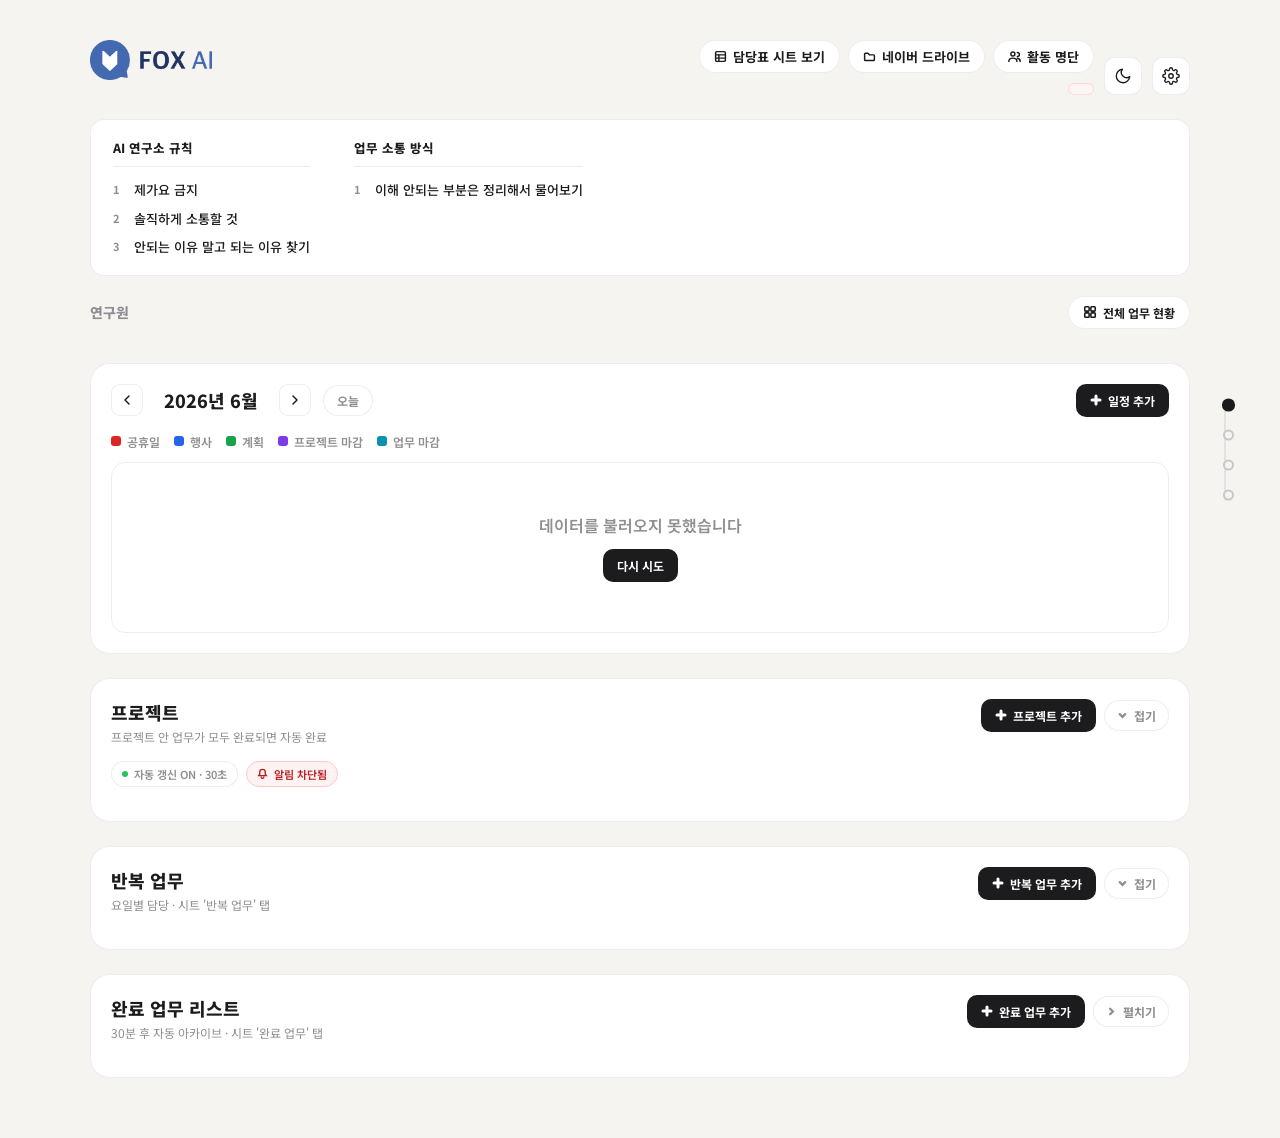
==== commit 4796e1f4: "전체 인원 업무 현황 대시보드 추가 + 개인 팝업의 '새 창' 버튼 제거 - 멤버 바 위 '전체 업무 현황' 버튼 → 팀 완료율 + 연구원별 완료율·진행바·업무수(전체/완료/진행중" ====
--- a/index.html
+++ b/index.html
@@ -85,6 +85,13 @@
 
   <div class="today-hero" id="todayHero"></div>
 
+  <div class="members-head">
+    <div class="members-head-title">연구원</div>
+    <button class="dash-open-btn" onclick="openTeamDashboard()">
+      <svg viewBox="0 0 16 16" fill="none" stroke="currentColor" stroke-width="1.8" stroke-linecap="round" stroke-linejoin="round"><rect x="2" y="2" width="5" height="5" rx="1"/><rect x="9" y="2" width="5" height="5" rx="1"/><rect x="2" y="9" width="5" height="5" rx="1"/><rect x="9" y="9" width="5" height="5" rx="1"/></svg>
+      전체 업무 현황
+    </button>
+  </div>
   <div class="members" id="membersBar"></div>
 
   <div class="section-wrap" id="sec-calendar">
@@ -348,6 +355,23 @@
   </div>
 </div>
 
+<div class="modal-overlay" id="dashOverlay" onclick="closeTeamDashboard()"></div>
+<div class="modal modal-dashboard" id="dashModal">
+  <div class="modal-header">
+    <div>
+      <div class="modal-title">전체 인원 업무 현황</div>
+      <div class="modal-sub" id="dashSub"></div>
+    </div>
+    <button class="modal-close" onclick="closeTeamDashboard()">
+      <svg viewBox="0 0 24 24"><line x1="18" y1="6" x2="6" y2="18"/><line x1="6" y1="6" x2="18" y2="18"/></svg>
+    </button>
+  </div>
+  <div class="modal-body" id="dashBody"></div>
+  <div class="modal-footer">
+    <button class="modal-btn-close" onclick="closeTeamDashboard()">닫기</button>
+  </div>
+</div>
+
 <div class="modal-overlay" id="commentOverlay" onclick="closeCommentModal()"></div>
 <div class="modal" id="commentModal">
   <div class="modal-header">
--- a/styles.css
+++ b/styles.css
@@ -160,6 +160,35 @@
 .mem-task-name{flex:1;min-width:0;font-size:13px;font-weight:600;overflow:hidden;text-overflow:ellipsis;white-space:nowrap;}
 .mem-task-dl{font-size:11px;color:var(--sub);white-space:nowrap;flex-shrink:0;}
 
+/* ───────── 멤버 바 헤더 + 전체 현황 대시보드 ───────── */
+.members-head{display:flex;align-items:center;justify-content:space-between;margin-bottom:10px;}
+.members-head-title{font-size:14px;font-weight:800;color:var(--sub);}
+.dash-open-btn{font-family:inherit;font-size:12px;font-weight:700;color:var(--text);background:var(--card);border:1px solid var(--border);border-radius:999px;padding:7px 14px;cursor:pointer;display:inline-flex;align-items:center;gap:6px;transition:background .15s;}
+.dash-open-btn:hover{background:var(--head-bg);}
+.dash-open-btn svg{width:14px;height:14px;}
+
+.modal-dashboard{max-width:880px;width:calc(100vw - 40px);}
+.dash-summary{background:var(--card-soft);border:1px solid var(--border);border-radius:14px;padding:14px 16px;margin-bottom:16px;}
+.dash-sum-row{display:flex;align-items:baseline;justify-content:space-between;margin-bottom:9px;}
+.dash-sum-label{font-size:13px;font-weight:700;color:var(--sub);}
+.dash-sum-pct{font-size:22px;font-weight:800;letter-spacing:-.02em;}
+.dash-grid{display:grid;grid-template-columns:repeat(auto-fit,minmax(230px,1fr));gap:12px;}
+.dash-card{background:var(--card);border:1px solid var(--border);border-radius:14px;padding:14px;cursor:pointer;transition:background .15s,border-color .15s,transform .1s;}
+.dash-card:hover{background:var(--head-bg);border-color:var(--faint);}
+.dash-card:active{transform:scale(.99);}
+.dash-card-top{display:flex;align-items:center;gap:10px;margin-bottom:11px;}
+.dash-av{width:40px;height:40px;font-size:13px;flex-shrink:0;}
+.dash-card-info{flex:1;min-width:0;}
+.dash-card-name{font-size:14px;font-weight:800;}
+.dash-card-role{font-size:11px;color:var(--sub);margin-top:1px;}
+.dash-card-pct{font-size:22px;font-weight:800;letter-spacing:-.02em;flex-shrink:0;}
+.dash-card-pct span{font-size:12px;font-weight:700;color:var(--sub);}
+.dash-card-stats{display:flex;flex-wrap:wrap;gap:6px;margin-top:10px;}
+.dash-chip{font-size:11px;font-weight:600;color:var(--sub);background:var(--card-soft);border:1px solid var(--border);border-radius:999px;padding:3px 9px;}
+.dash-chip b{font-weight:800;color:var(--text);}
+.dash-chip-done b{color:#22c55e;}
+.dash-chip-danger b{color:var(--soft-red-tx);}
+
 .cal{background:var(--card);border:1px solid var(--border);border-radius:20px;overflow:hidden;}
 .cal-head{display:grid;grid-template-columns:80px repeat(5,1fr);background:var(--head-bg);}
 .ch-corner{border-right:1px solid var(--border);}
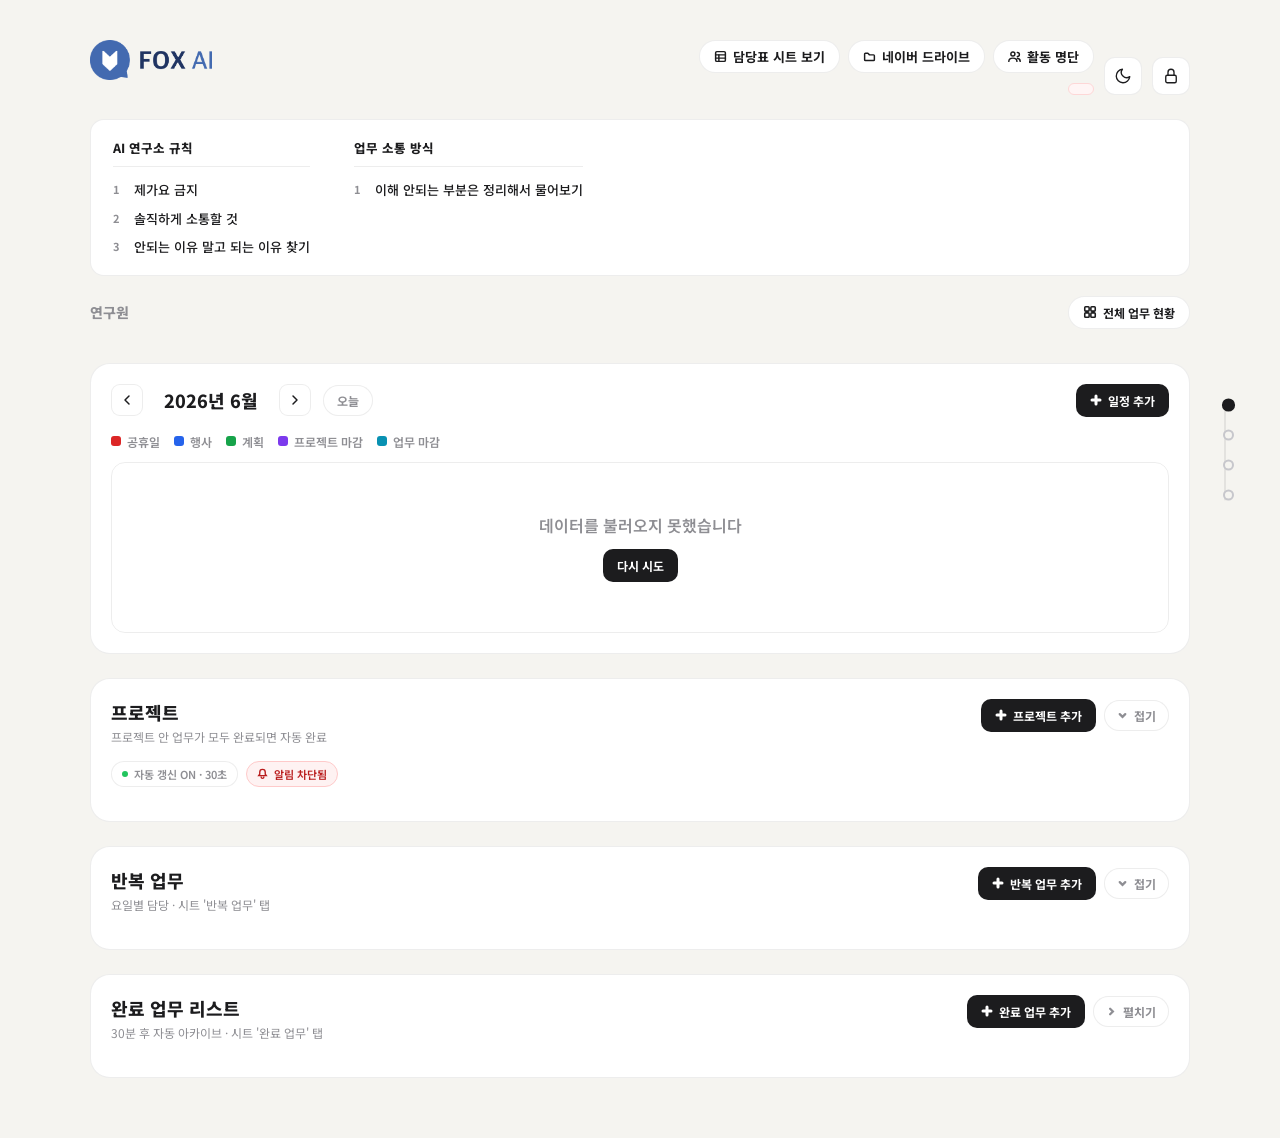
==== commit 052d8597: "관리자 모드 추가 — 삭제·멤버·설정을 백엔드 토큰으로 잠금 - 백엔드(GAS): Script Property ADMIN_TOKEN + isAdmin 가드(delete*·membe" ====
--- a/index.html
+++ b/index.html
@@ -60,8 +60,11 @@
         <svg class="sun" viewBox="0 0 24 24"><circle cx="12" cy="12" r="4"/><line x1="12" y1="2" x2="12" y2="4"/><line x1="12" y1="20" x2="12" y2="22"/><line x1="2" y1="12" x2="4" y2="12"/><line x1="20" y1="12" x2="22" y2="12"/><line x1="4.93" y1="4.93" x2="6.34" y2="6.34"/><line x1="17.66" y1="17.66" x2="19.07" y2="19.07"/><line x1="4.93" y1="19.07" x2="6.34" y2="17.66"/><line x1="17.66" y1="6.34" x2="19.07" y2="4.93"/></svg>
         <svg class="moon" viewBox="0 0 24 24"><path d="M21 12.79A9 9 0 1 1 11.21 3 7 7 0 0 0 21 12.79z"/></svg>
       </button>
-      <button class="settings-btn" id="settingsBtn" title="설정" onclick="openSettings()">
+      <button class="settings-btn admin-only" id="settingsBtn" title="설정" onclick="openSettings()">
         <svg viewBox="0 0 24 24"><circle cx="12" cy="12" r="3"/><path d="M19.4 15a1.65 1.65 0 0 0 .33 1.82l.06.06a2 2 0 0 1-2.83 2.83l-.06-.06a1.65 1.65 0 0 0-1.82-.33 1.65 1.65 0 0 0-1 1.51V21a2 2 0 0 1-4 0v-.09A1.65 1.65 0 0 0 9 19.4a1.65 1.65 0 0 0-1.82.33l-.06.06a2 2 0 0 1-2.83-2.83l.06-.06A1.65 1.65 0 0 0 4.68 15a1.65 1.65 0 0 0-1.51-1H3a2 2 0 0 1 0-4h.09A1.65 1.65 0 0 0 4.6 9a1.65 1.65 0 0 0-.33-1.82l-.06-.06a2 2 0 0 1 2.83-2.83l.06.06A1.65 1.65 0 0 0 9 4.68a1.65 1.65 0 0 0 1-1.51V3a2 2 0 0 1 4 0v.09a1.65 1.65 0 0 0 1 1.51 1.65 1.65 0 0 0 1.82-.33l.06-.06a2 2 0 0 1 2.83 2.83l-.06.06A1.65 1.65 0 0 0 19.4 9a1.65 1.65 0 0 0 1.51 1H21a2 2 0 0 1 0 4h-.09a1.65 1.65 0 0 0-1.51 1z"/></svg>
+      </button>
+      <button class="settings-btn admin-btn" id="adminBtn" title="관리자 모드" onclick="openAdminModal()">
+        <svg viewBox="0 0 24 24"><rect x="5" y="11" width="14" height="10" rx="2"/><path d="M8 11V7a4 4 0 0 1 8 0v4"/></svg>
       </button>
     </div>
   </div>
@@ -290,7 +293,7 @@
     </div>
   </div>
   <div class="modal-footer" style="justify-content:space-between;">
-    <button class="btn-secondary" id="taskDeleteBtn" style="display:none;flex:0 0 auto;padding:9px 16px;" onclick="deleteCurrentTask()">삭제</button>
+    <button class="btn-secondary admin-only" id="taskDeleteBtn" style="display:none;flex:0 0 auto;padding:9px 16px;" onclick="deleteCurrentTask()">삭제</button>
     <div style="display:flex;gap:8px;">
       <button class="modal-btn-close" onclick="closeTaskModal()" style="background:var(--bg);color:var(--sub);">취소</button>
       <button class="modal-btn-close" id="taskSaveBtn" onclick="saveTask()">저장</button>
@@ -330,7 +333,7 @@
     </div>
   </div>
   <div class="modal-footer" style="justify-content:space-between;">
-    <button class="btn-secondary" id="projectDeleteBtn" style="display:none;flex:0 0 auto;padding:9px 16px;" onclick="deleteCurrentProject()">삭제</button>
+    <button class="btn-secondary admin-only" id="projectDeleteBtn" style="display:none;flex:0 0 auto;padding:9px 16px;" onclick="deleteCurrentProject()">삭제</button>
     <div style="display:flex;gap:8px;">
       <button class="modal-btn-close" onclick="closeProjectModal()" style="background:var(--bg);color:var(--sub);">취소</button>
       <button class="modal-btn-close" id="projectSaveBtn" onclick="saveProject()">저장</button>
@@ -338,6 +341,31 @@
   </div>
 </div>
 
+<div class="modal-overlay" id="adminOverlay" onclick="closeAdminModal()"></div>
+<div class="modal" id="adminModal">
+  <div class="modal-header">
+    <div>
+      <div class="modal-title">관리자 모드</div>
+      <div class="modal-sub">관리자 키를 입력하면 삭제·멤버·설정이 열립니다</div>
+    </div>
+    <button class="modal-close" onclick="closeAdminModal()">
+      <svg viewBox="0 0 24 24"><line x1="18" y1="6" x2="6" y2="18"/><line x1="6" y1="6" x2="18" y2="18"/></svg>
+    </button>
+  </div>
+  <div class="modal-body">
+    <div class="task-form">
+      <div class="field">
+        <label class="field-label">관리자 키 *</label>
+        <input class="field-input" type="password" id="adminInput" placeholder="비밀 키 입력" onkeydown="if(event.key==='Enter')submitAdminLogin()"/>
+      </div>
+    </div>
+  </div>
+  <div class="modal-footer" style="justify-content:flex-end;gap:8px;">
+    <button class="modal-btn-close" onclick="closeAdminModal()" style="background:var(--bg);color:var(--sub);">취소</button>
+    <button class="modal-btn-close" id="adminSubmitBtn" onclick="submitAdminLogin()">확인</button>
+  </div>
+</div>
+
 <div class="modal-overlay" id="memberOverlay" onclick="closeMemberModal()"></div>
 <div class="modal" id="memberModal">
   <div class="modal-header">
@@ -352,23 +380,6 @@
   <div class="modal-body" id="memberModalBody"></div>
   <div class="modal-footer">
     <button class="modal-btn-close" onclick="closeMemberModal()">닫기</button>
-  </div>
-</div>
-
-<div class="modal-overlay" id="dashOverlay" onclick="closeTeamDashboard()"></div>
-<div class="modal modal-dashboard" id="dashModal">
-  <div class="modal-header">
-    <div>
-      <div class="modal-title">전체 인원 업무 현황</div>
-      <div class="modal-sub" id="dashSub"></div>
-    </div>
-    <button class="modal-close" onclick="closeTeamDashboard()">
-      <svg viewBox="0 0 24 24"><line x1="18" y1="6" x2="6" y2="18"/><line x1="6" y1="6" x2="18" y2="18"/></svg>
-    </button>
-  </div>
-  <div class="modal-body" id="dashBody"></div>
-  <div class="modal-footer">
-    <button class="modal-btn-close" onclick="closeTeamDashboard()">닫기</button>
   </div>
 </div>
 
@@ -435,13 +446,17 @@
         </div>
       </div>
       <div class="field">
+        <label class="field-label">반복 요일 <span style="font-weight:500;color:var(--faint);">(선택 안 하면 매일 · 특정 요일만 하려면 선택)</span></label>
+        <div class="assignee-picker" id="eventDaysPicker"></div>
+      </div>
+      <div class="field">
         <label class="field-label">메모</label>
         <textarea class="field-input" id="eventMemo" placeholder="(선택) 세부 내용" maxlength="500"></textarea>
       </div>
     </div>
   </div>
   <div class="modal-footer" style="justify-content:space-between;">
-    <button class="btn-secondary" id="eventDeleteBtn" style="display:none;flex:0 0 auto;padding:9px 16px;" onclick="deleteCurrentEvent()">삭제</button>
+    <button class="btn-secondary admin-only" id="eventDeleteBtn" style="display:none;flex:0 0 auto;padding:9px 16px;" onclick="deleteCurrentEvent()">삭제</button>
     <div style="display:flex;gap:8px;">
       <button class="modal-btn-close" onclick="closeEventEditor()" style="background:var(--bg);color:var(--sub);">취소</button>
       <button class="modal-btn-close" id="eventSaveBtn" onclick="saveEvent()">저장</button>
@@ -449,6 +464,14 @@
   </div>
 </div>
 
-<script src="app.js"></script>
+<!-- app.js를 관심사별로 분리 (클래식 스크립트: 전역 스코프 공유 · 순서 중요: state 먼저, main 마지막) -->
+<script src="js/state.js"></script>
+<script src="js/api.js"></script>
+<script src="js/members.js"></script>
+<script src="js/calendar.js"></script>
+<script src="js/tasks.js"></script>
+<script src="js/projects.js"></script>
+<script src="js/admin.js"></script>
+<script src="js/main.js"></script>
 </body>
 </html>
--- a/styles.css
+++ b/styles.css
@@ -60,6 +60,12 @@
 .settings-btn{width:38px;height:38px;border-radius:11px;background:var(--card);border:1px solid var(--border);display:flex;align-items:center;justify-content:center;cursor:pointer;flex-shrink:0;transition:background .15s,transform .2s;}
 .settings-btn:hover{background:var(--head-bg);transform:rotate(30deg);}
 .settings-btn svg{width:18px;height:18px;fill:none;stroke:var(--text);stroke-width:1.8;stroke-linecap:round;}
+/* 관리자 버튼: 회전 hover 없이, ON이면 강조 */
+.admin-btn:hover{transform:none;}
+.admin-btn.on{background:var(--accent);border-color:var(--accent);}
+.admin-btn.on svg{stroke:var(--accent-fg);}
+/* 관리자 전용 요소: 관리자 모드가 아니면 숨김 (원래 display 유지) */
+body:not(.is-admin) .admin-only{display:none !important;}
 
 /* ───────── AI 연구소 규칙 노트 (우측 여백 · 에디토리얼) ───────── */
 .rules-note{position:fixed;top:26px;right:26px;width:242px;z-index:40;display:flex;flex-direction:column;gap:18px;padding:20px 22px;background:var(--card);border:1px solid var(--border);border-radius:14px;}
@@ -188,6 +194,11 @@
 .dash-chip b{font-weight:800;color:var(--text);}
 .dash-chip-done b{color:#22c55e;}
 .dash-chip-danger b{color:var(--soft-red-tx);}
+.dash-card.dash-static{cursor:default;}
+.dash-card.dash-static:hover{background:var(--card);border-color:var(--border);transform:none;}
+/* 대시보드: 연구원별 상세(담당 업무 목록 포함) */
+.dash-members-grid{display:grid;grid-template-columns:repeat(auto-fit,minmax(360px,1fr));gap:16px;align-items:start;}
+.dash-member{background:var(--card);border:1px solid var(--border);border-radius:16px;padding:18px 20px;}
 
 .cal{background:var(--card);border:1px solid var(--border);border-radius:20px;overflow:hidden;}
 .cal-head{display:grid;grid-template-columns:80px repeat(5,1fr);background:var(--head-bg);}
@@ -383,6 +394,7 @@
 .assignee-picker .pick-chip:hover{background:var(--head-bg);}
 .assignee-picker .pick-chip.active{background:var(--accent);color:var(--accent-fg);border-color:var(--accent);}
 .assignee-picker .pick-chip .mini-av{width:18px;height:18px;font-size:9px;margin-right:0;}
+.assignee-picker .dow-chip{min-width:36px;justify-content:center;padding:6px 0;font-weight:700;}
 .assignee-picker .pick-chip.active .mini-av{filter:brightness(1.15);}
 .assignee-picker .pick-divider{width:1px;height:18px;background:var(--border);margin:0 2px;}
 
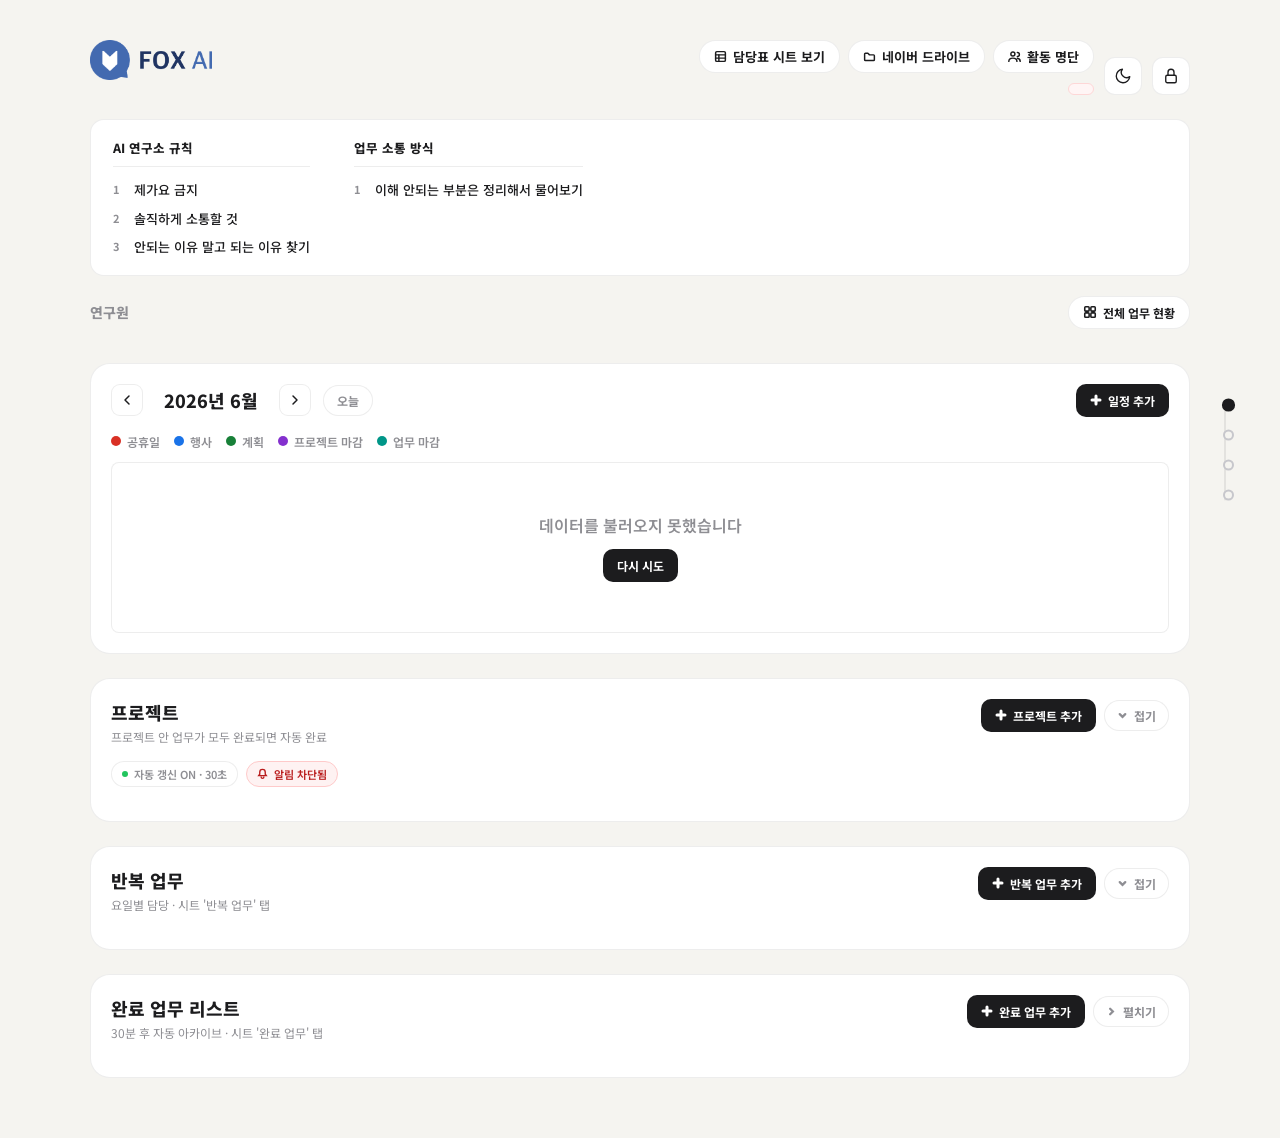
==== commit 84014b54: "관리자 프론트 PIN 전환 + 캘린더 구글 캘린더 스타일 리디자인 - 관리자: 백엔드 토큰 → 프론트 PIN(js/state.js ADMIN_PIN)으로 전환, GAS 설정 불필요" ====
--- a/index.html
+++ b/index.html
@@ -346,7 +346,7 @@
   <div class="modal-header">
     <div>
       <div class="modal-title">관리자 모드</div>
-      <div class="modal-sub">관리자 키를 입력하면 삭제·멤버·설정이 열립니다</div>
+      <div class="modal-sub">비밀번호를 입력하면 삭제·멤버·설정이 열립니다</div>
     </div>
     <button class="modal-close" onclick="closeAdminModal()">
       <svg viewBox="0 0 24 24"><line x1="18" y1="6" x2="6" y2="18"/><line x1="6" y1="6" x2="18" y2="18"/></svg>
@@ -355,8 +355,8 @@
   <div class="modal-body">
     <div class="task-form">
       <div class="field">
-        <label class="field-label">관리자 키 *</label>
-        <input class="field-input" type="password" id="adminInput" placeholder="비밀 키 입력" onkeydown="if(event.key==='Enter')submitAdminLogin()"/>
+        <label class="field-label">관리자 비밀번호 *</label>
+        <input class="field-input" type="password" id="adminInput" placeholder="비밀번호 입력" onkeydown="if(event.key==='Enter')submitAdminLogin()"/>
       </div>
     </div>
   </div>
--- a/styles.css
+++ b/styles.css
@@ -840,57 +840,63 @@
 
 .cal-legend{display:flex;align-items:center;gap:14px;margin-bottom:12px;flex-wrap:wrap;}
 .cal-legend-item{display:inline-flex;align-items:center;gap:6px;font-size:12px;font-weight:600;color:var(--sub);}
-.cal-dot{width:10px;height:10px;border-radius:3px;flex-shrink:0;}
-.cal-dot-holiday{background:#dc2626;}
-.cal-dot-event{background:#2563eb;}
-.cal-dot-plan{background:#16a34a;}
-.cal-dot-leave{background:#d97706;}
-.cal-dot-project{background:#7c3aed;}
-.cal-dot-task{background:#0891b2;}
+.cal-dot{width:10px;height:10px;border-radius:50%;flex-shrink:0;}
+.cal-dot-holiday{background:#d93025;}
+.cal-dot-event{background:#1a73e8;}
+.cal-dot-plan{background:#188038;}
+.cal-dot-leave{background:#e37400;}
+.cal-dot-project{background:#8430ce;}
+.cal-dot-task{background:#009688;}
 .cal-add-btn{margin-left:auto;}
 
-.month-grid{border:1px solid var(--border);border-radius:14px;overflow:hidden;}
-.mg-head{display:grid;grid-template-columns:repeat(7,1fr);background:var(--head-bg);}
-.mg-head-cell{text-align:center;padding:10px 0;font-size:12px;font-weight:700;color:var(--sub);}
-.mg-head-cell.sun{color:#dc2626;}
-.mg-head-cell.sat{color:#2563eb;}
+/* ── 월 그리드 (구글 캘린더 스타일) ── */
+.month-grid{border:1px solid var(--border);border-radius:8px;overflow:hidden;background:var(--card);}
+.mg-head{display:grid;grid-template-columns:repeat(7,1fr);background:var(--card);border-bottom:1px solid var(--border);}
+.mg-head-cell{text-align:center;padding:9px 0 8px;font-size:11px;font-weight:600;color:var(--sub);letter-spacing:.02em;}
+.mg-head-cell.sun{color:#d93025;}
+.mg-head-cell.sat{color:#1a73e8;}
 .mg-body{display:grid;grid-template-columns:repeat(7,1fr);}
-.mg-cell{min-height:92px;min-width:0;border-top:1px solid var(--border);border-right:1px solid var(--border);padding:6px;cursor:pointer;display:flex;flex-direction:column;gap:3px;contain:layout style paint;}
+.mg-cell{min-height:104px;min-width:0;border-top:1px solid var(--border);border-right:1px solid var(--border);padding:4px 5px 6px;cursor:pointer;display:flex;flex-direction:column;gap:2px;transition:background .1s;contain:layout style paint;}
 .mg-cell:nth-child(7n){border-right:none;}
 .mg-cell:hover{background:var(--head-bg);}
 .mg-empty{background:var(--card-soft);cursor:default;}
 .mg-empty:hover{background:var(--card-soft);}
-.mg-today{background:var(--today-cell-bg);}
-.mg-date{font-size:13px;font-weight:700;color:var(--text);width:24px;height:24px;display:flex;align-items:center;justify-content:center;border-radius:50%;}
-.mg-date.sun{color:#dc2626;}
-.mg-date.sat{color:#2563eb;}
-.mg-today .mg-date{background:var(--accent);color:var(--accent-fg);}
-/* 여러 날 일정 연속 막대 — 셀 패딩을 뚫고 이어지게 */
-.mg-bars{display:flex;flex-direction:column;gap:2px;min-width:0;margin:0 -6px 2px;}
-.mg-bar{height:17px;line-height:17px;font-size:10px;font-weight:600;padding:0 6px;white-space:nowrap;overflow:hidden;text-overflow:ellipsis;cursor:pointer;border-radius:0;min-width:0;}
-.mg-bar-l{border-top-left-radius:6px;border-bottom-left-radius:6px;margin-left:2px;}
-.mg-bar-r{border-top-right-radius:6px;border-bottom-right-radius:6px;margin-right:2px;}
-.mg-bar-plan{background:#dcfce7;color:#15803d;}
-.mg-bar-event{background:#dbeafe;color:#1d4ed8;}
-.mg-bar-holiday{background:#fee2e2;color:#b91c1c;}
-
-.mg-chips{display:flex;flex-direction:column;gap:2px;overflow:hidden;min-width:0;}
-.mg-chip{font-size:10px;font-weight:600;padding:2px 6px;border-radius:5px;white-space:nowrap;overflow:hidden;text-overflow:ellipsis;cursor:pointer;line-height:1.35;min-width:0;max-width:100%;}
-.mg-chip-holiday{background:#fee2e2;color:#b91c1c;cursor:default;}
-.mg-chip-event{background:#dbeafe;color:#1d4ed8;}
-.mg-chip-plan{background:#dcfce7;color:#15803d;}
-.mg-chip-leave{background:#fef3c7;color:#b45309;cursor:default;display:flex;align-items:center;gap:4px;}
-.mg-chip-half{background:#fffbeb;color:#b45309;cursor:default;display:flex;align-items:center;gap:4px;border:1px solid #fde68a;}
-.mg-chip-project{background:#ede9fe;color:#6d28d9;cursor:default;font-weight:700;}
-.mg-chip-task{background:#cffafe;color:#0e7490;cursor:default;}
-.mg-chip-task.done{text-decoration:line-through;opacity:.5;}
-.mg-leave-dot{width:7px;height:7px;border-radius:50%;flex-shrink:0;}
-.mg-more{font-size:10px;font-weight:700;color:var(--faint);padding-left:4px;}
+.mg-date{font-size:12px;font-weight:600;color:var(--text);width:24px;height:24px;display:flex;align-items:center;justify-content:center;border-radius:50%;margin:1px auto;}
+.mg-date.sun{color:#d93025;}
+.mg-date.sat{color:#1a73e8;}
+.mg-today .mg-date{background:#1a73e8;color:#fff;}
+/* 여러 날 일정 — 솔리드 색 바 (구글 종일 일정 스타일) */
+.mg-bars{display:flex;flex-direction:column;gap:2px;min-width:0;margin:0 -5px 1px;}
+.mg-bar{height:18px;line-height:18px;font-size:11px;font-weight:500;padding:0 7px;white-space:nowrap;overflow:hidden;text-overflow:ellipsis;cursor:pointer;border-radius:0;min-width:0;color:#fff;}
+.mg-bar-l{border-top-left-radius:4px;border-bottom-left-radius:4px;margin-left:3px;}
+.mg-bar-r{border-top-right-radius:4px;border-bottom-right-radius:4px;margin-right:3px;}
+.mg-bar-plan{background:#188038;}
+.mg-bar-event{background:#1a73e8;}
+.mg-bar-holiday{background:#d93025;}
+/* 하루 일정 — 색점 + 텍스트 (구글 시간 일정 스타일) */
+.mg-chips{display:flex;flex-direction:column;gap:1px;overflow:hidden;min-width:0;}
+.mg-chip{display:flex;align-items:center;gap:6px;font-size:11px;font-weight:500;color:var(--text);background:none;padding:2px 5px;border-radius:6px;white-space:nowrap;overflow:hidden;text-overflow:ellipsis;cursor:pointer;line-height:1.4;min-width:0;max-width:100%;}
+.mg-chip:hover{background:var(--head-bg);}
+.mg-chip::before{content:'';width:8px;height:8px;border-radius:50%;flex-shrink:0;}
+.mg-chip-leave::before,.mg-chip-half::before{display:none;}
+.mg-chip-holiday{color:#d93025;cursor:default;font-weight:600;}
+.mg-chip-holiday::before{background:#d93025;}
+.mg-chip-event::before{background:#1a73e8;}
+.mg-chip-plan::before{background:#188038;}
+.mg-chip-project{cursor:default;}
+.mg-chip-project::before{background:#8430ce;}
+.mg-chip-task{cursor:default;}
+.mg-chip-task::before{background:#009688;}
+.mg-chip-task.done{text-decoration:line-through;color:var(--faint);}
+.mg-chip-task.done::before{opacity:.4;}
+.mg-leave-dot{width:8px;height:8px;border-radius:50%;flex-shrink:0;}
+.mg-more{font-size:11px;font-weight:600;color:var(--sub);padding:1px 5px;cursor:pointer;}
+.mg-more:hover{color:var(--text);}
 
 /* 일정 유형 선택 칩 */
-.cal-type-chip.active.cal-type-holiday{background:#dc2626;border-color:#dc2626;color:#fff;}
-.cal-type-chip.active.cal-type-event{background:#2563eb;border-color:#2563eb;color:#fff;}
-.cal-type-chip.active.cal-type-plan{background:#16a34a;border-color:#16a34a;color:#fff;}
+.cal-type-chip.active.cal-type-holiday{background:#d93025;border-color:#d93025;color:#fff;}
+.cal-type-chip.active.cal-type-event{background:#1a73e8;border-color:#1a73e8;color:#fff;}
+.cal-type-chip.active.cal-type-plan{background:#188038;border-color:#188038;color:#fff;}
 
 @media(max-width:680px){
   .mg-cell{min-height:64px;padding:4px;}
@@ -903,22 +909,12 @@
 [data-theme="dark"] .task-action-btn.has-comments{border-color:#1d4d6e;}
 [data-theme="dark"] .comment-del-btn:hover{background:var(--soft-red-bg-strong);border-color:var(--soft-red-br);}
 
-/* 캘린더 다크 모드 — 칩 톤 다운 */
-[data-theme="dark"] .mg-chip-holiday{background:#2e1818;color:#f87171;}
-[data-theme="dark"] .mg-chip-event{background:#13243d;color:#60a5fa;}
-[data-theme="dark"] .mg-chip-plan{background:#0e2a1c;color:#4ade80;}
-[data-theme="dark"] .mg-chip-leave{background:#2e2615;color:#fcd34d;}
-[data-theme="dark"] .mg-chip-project{background:#2a1f45;color:#c4b5fd;}
-[data-theme="dark"] .mg-chip-task{background:#0c3a42;color:#67e8f9;}
-[data-theme="dark"] .cal-dot-project{background:#a78bfa;}
-[data-theme="dark"] .cal-dot-task{background:#22d3ee;}
-[data-theme="dark"] .mg-chip-half{background:#241f12;color:#fcd34d;border-color:#4a3b1f;}
-[data-theme="dark"] .cal-dot-leave{background:#fbbf24;}
-[data-theme="dark"] .mg-bar-plan{background:#0e2a1c;color:#4ade80;}
-[data-theme="dark"] .mg-bar-event{background:#13243d;color:#60a5fa;}
-[data-theme="dark"] .mg-bar-holiday{background:#2e1818;color:#f87171;}
-[data-theme="dark"] .mg-head-cell.sun,[data-theme="dark"] .mg-date.sun{color:#f87171;}
-[data-theme="dark"] .mg-head-cell.sat,[data-theme="dark"] .mg-date.sat{color:#60a5fa;}
+/* 캘린더 다크 모드 — 색점/바 색은 라이트와 동일(구글식), 주말 글자색만 밝게 */
+[data-theme="dark"] .mg-chip-holiday{color:#f28b82;}
+[data-theme="dark"] .mg-chip-holiday::before{background:#f28b82;}
+[data-theme="dark"] .mg-head-cell.sun,[data-theme="dark"] .mg-date.sun{color:#f28b82;}
+[data-theme="dark"] .mg-head-cell.sat,[data-theme="dark"] .mg-date.sat{color:#8ab4f8;}
+[data-theme="dark"] .mg-today .mg-date{background:#8ab4f8;color:#15151a;}
 [data-theme="dark"] .cal-dot-holiday{background:#f87171;}
 [data-theme="dark"] .cal-dot-event{background:#60a5fa;}
 [data-theme="dark"] .cal-dot-plan{background:#4ade80;}
